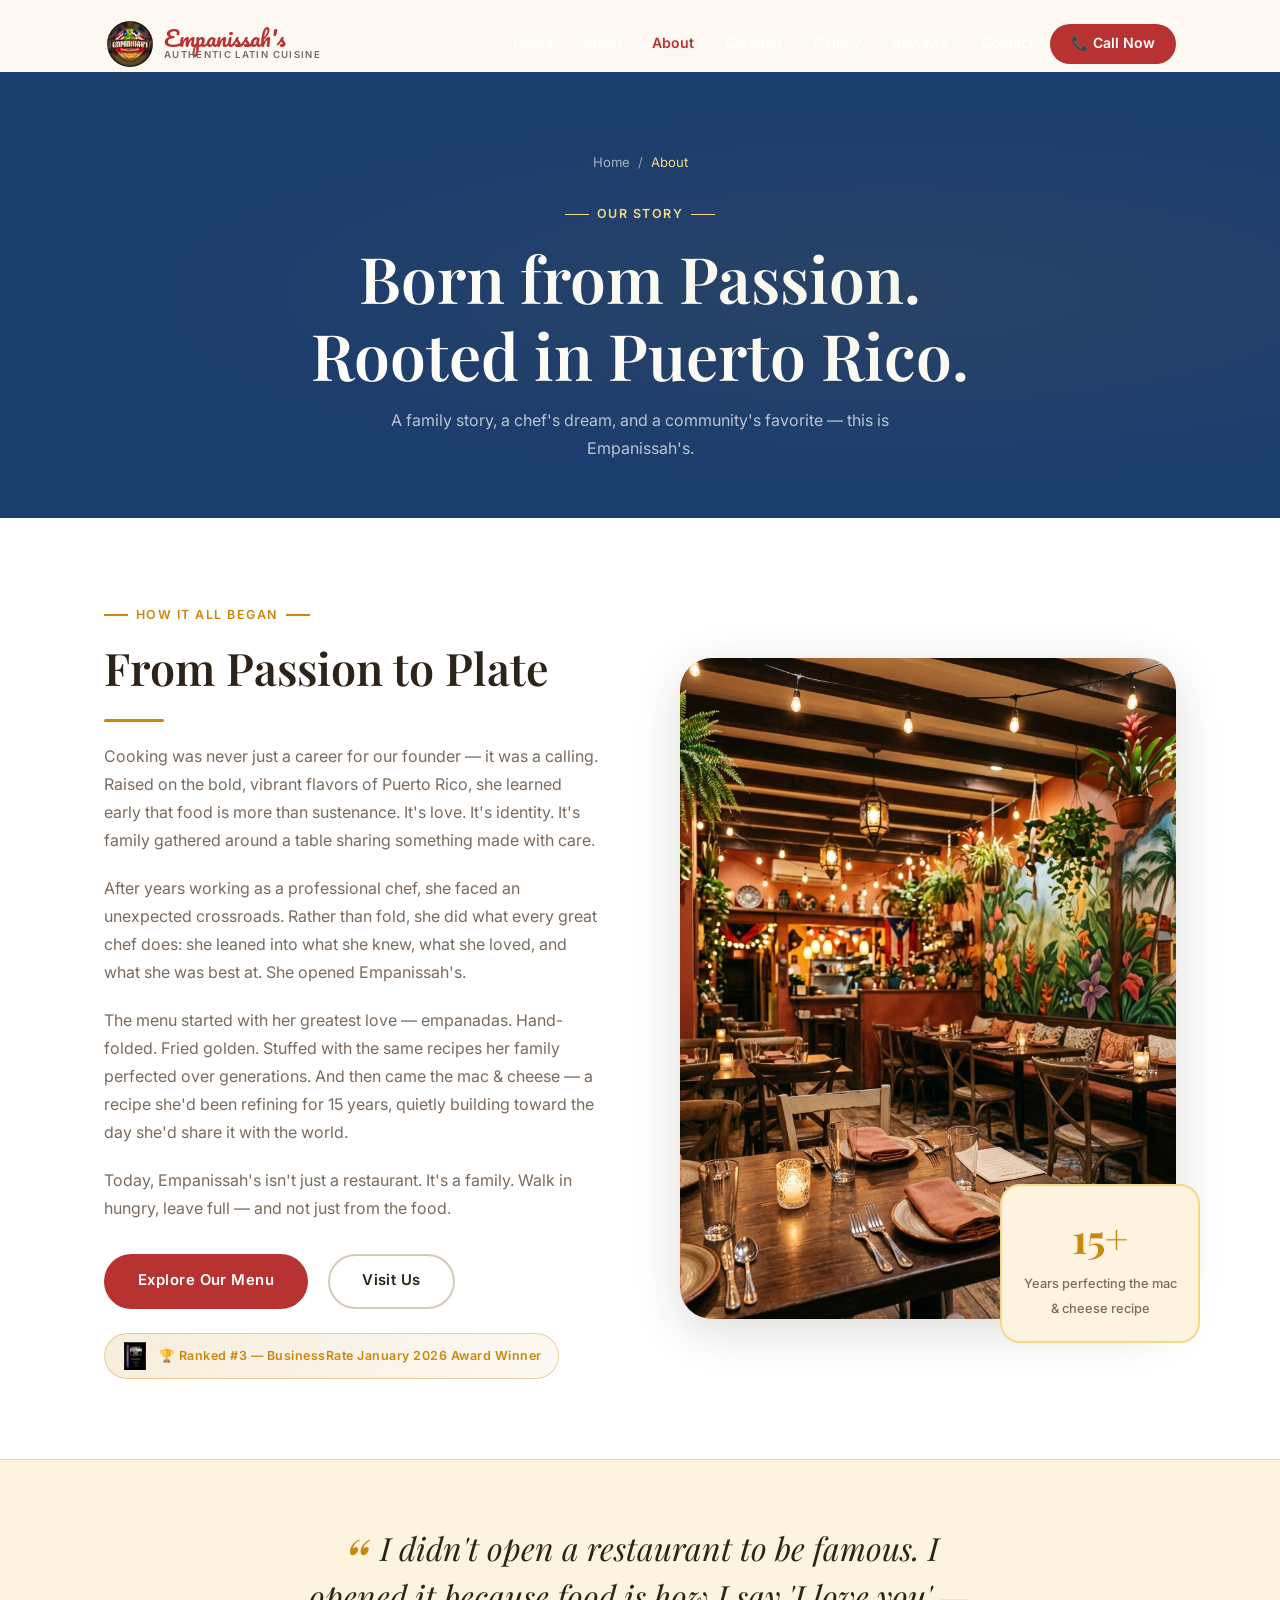
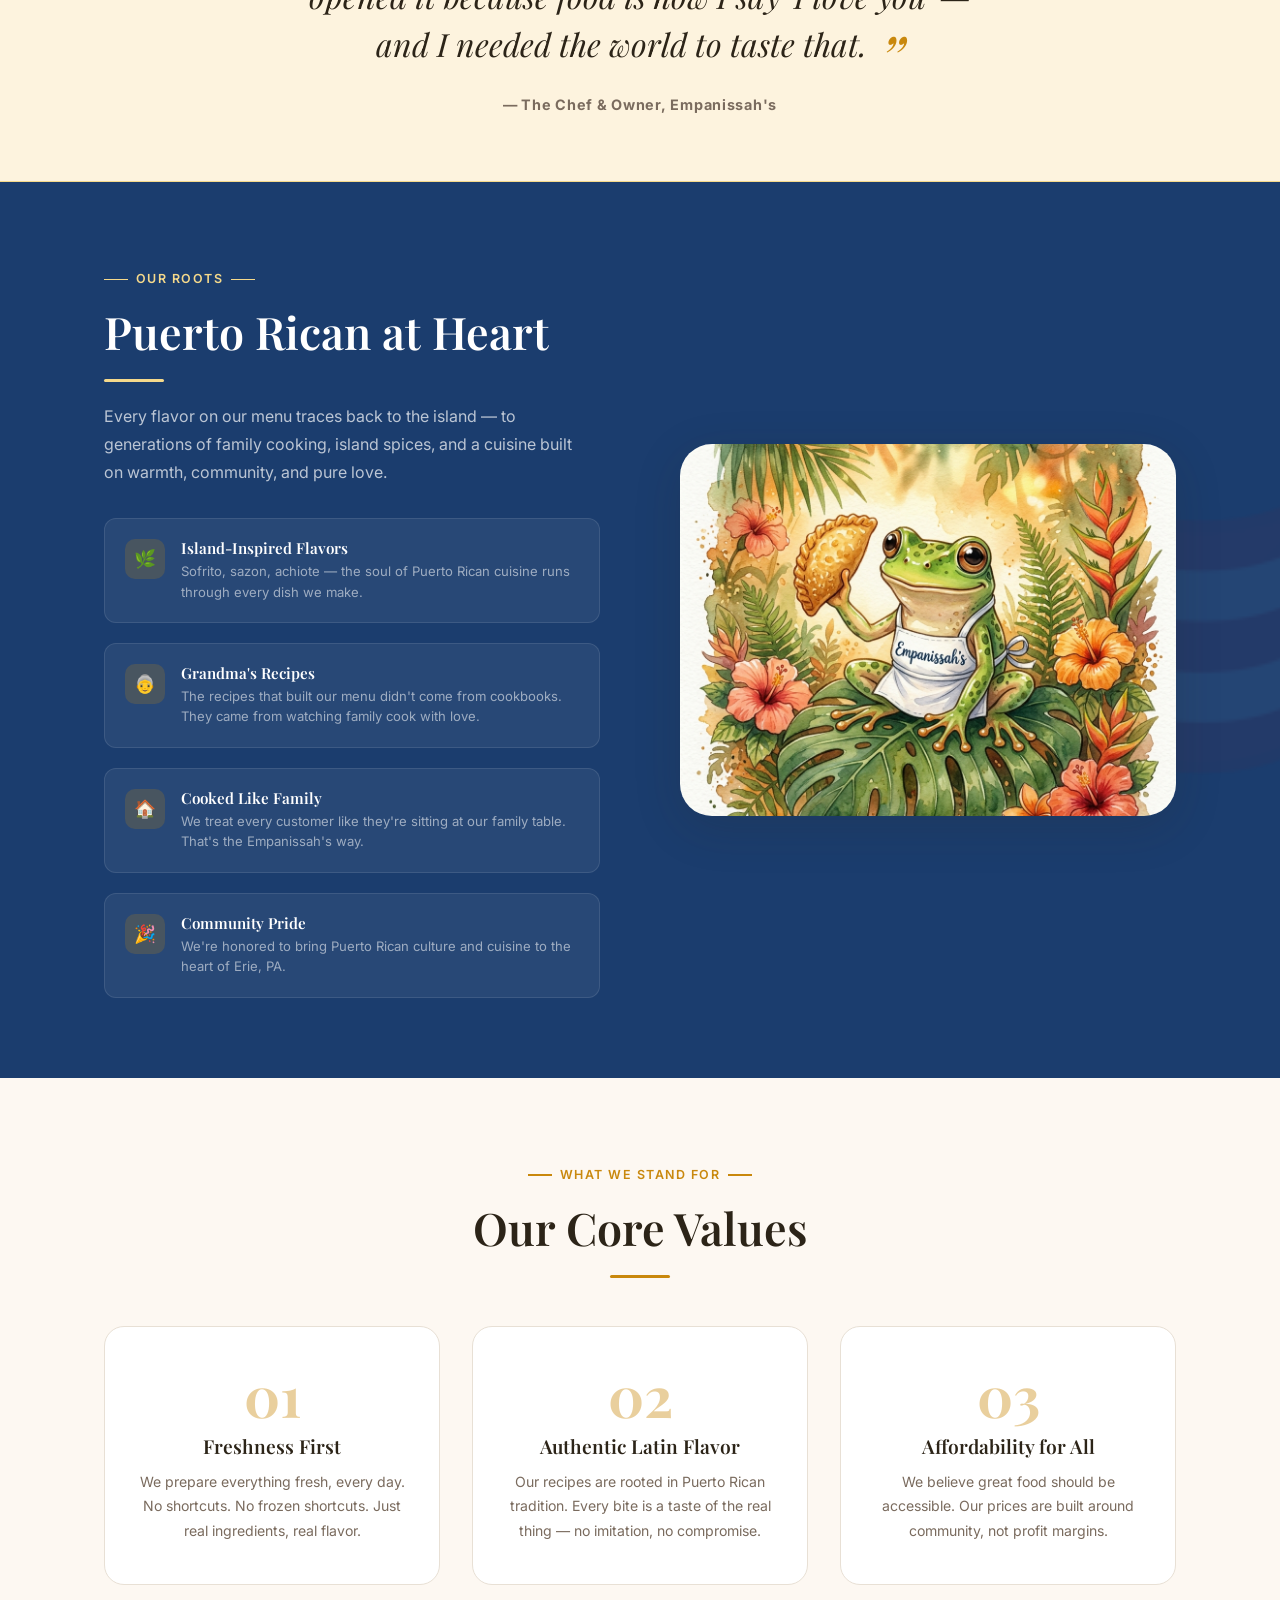
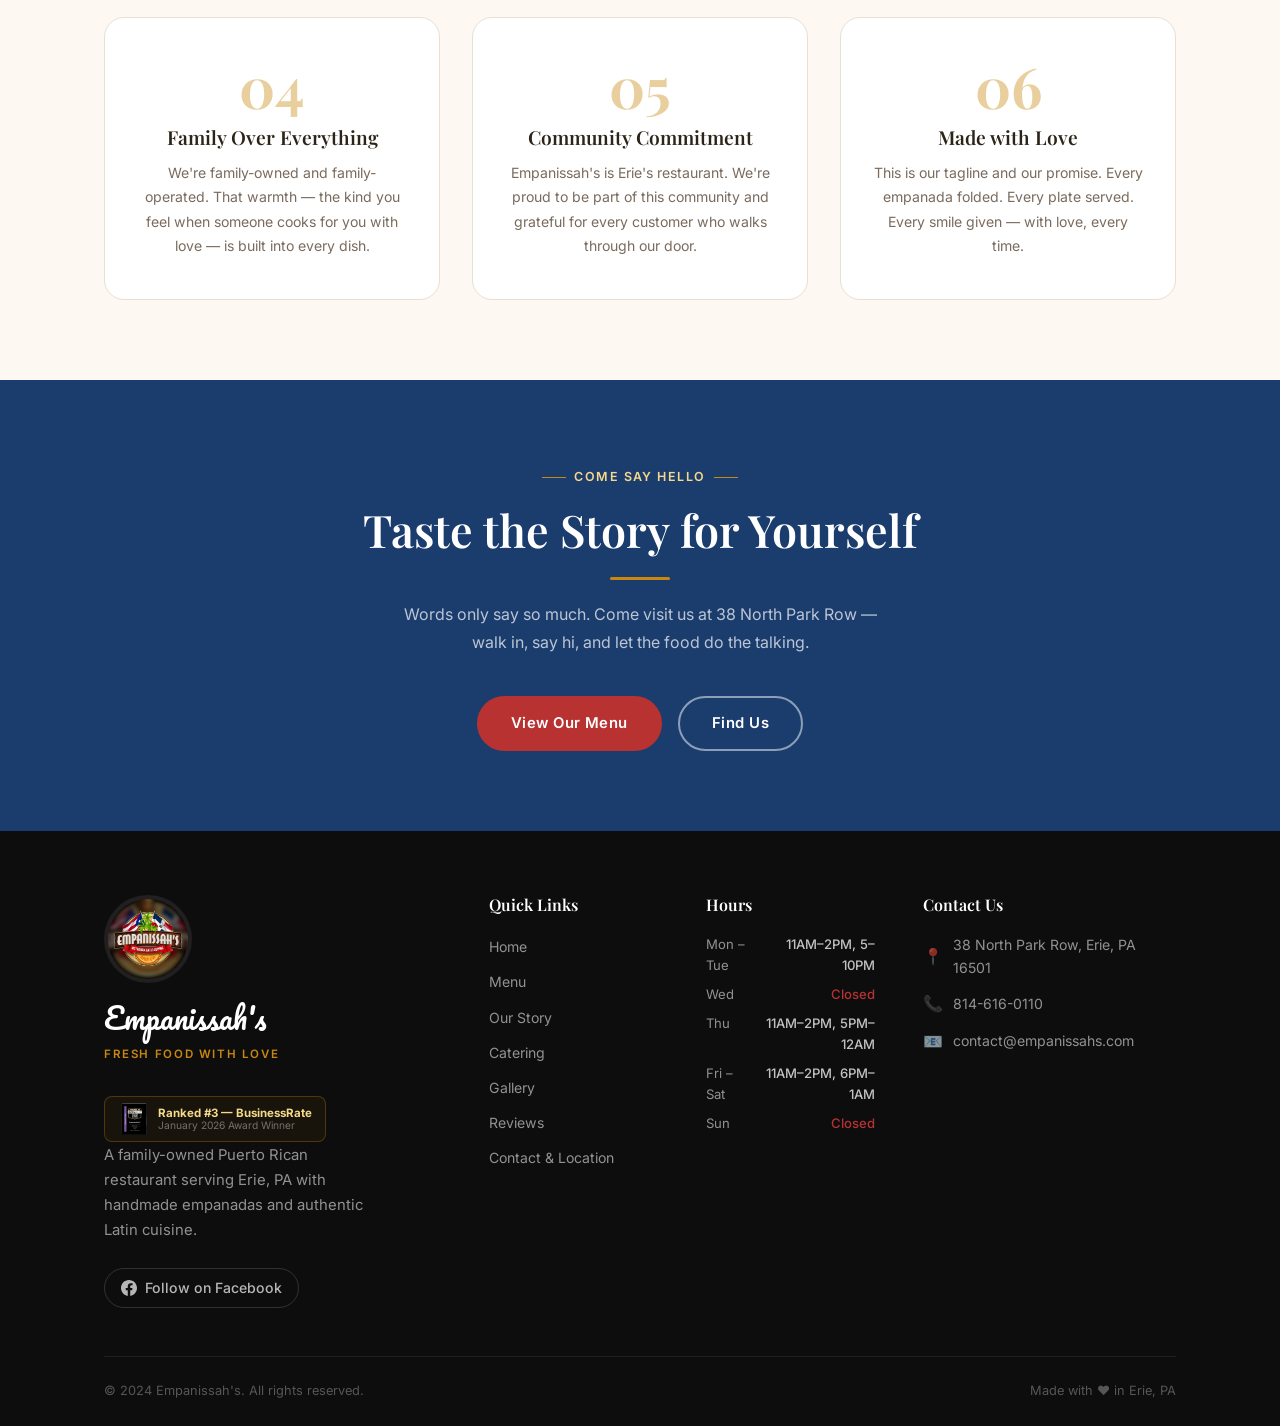
==== about.html @ 35791d21 "Initial commit — Empanissah's website" ====
<!DOCTYPE html>
<html lang="en">
<head>
  <meta charset="UTF-8">
  <meta name="viewport" content="width=device-width, initial-scale=1.0">
  <title>Our Story — Empanissah's | Family-Owned Puerto Rican Restaurant</title>
  <meta name="description" content="Learn the story behind Empanissah's — a family-owned Puerto Rican restaurant born from passion, built on tradition, and rooted in authentic Latin flavor in Erie, PA.">
  <link rel="stylesheet" href="css/main.css">
  <link rel="stylesheet" href="css/nav.css">
  <link rel="stylesheet" href="css/about.css">
</head>
<body class="about-page">

<nav class="site-nav scrolled" id="site-nav">
  <div class="nav-inner">
    <a href="index.html" class="nav-logo">
      <img src="assets/images/Logo.jpg" alt="Empanissah's Logo" class="nav-logo-img">
      <div class="nav-logo-text">
        <span class="logo-name" style="color:var(--red);">Empanissah's</span>
        <span class="logo-tag" style="color:var(--text-muted);">Authentic Latin Cuisine</span>
      </div>
    </a>
    <div class="nav-links">
      <a href="index.html">Home</a>
      <a href="menu.html">Menu</a>
      <a href="about.html" class="active">About</a>
      <a href="catering.html">Catering</a>
      <a href="gallery.html">Gallery</a>
      <a href="reviews.html">Reviews</a>
      <a href="contact.html">Contact</a>
      <a href="tel:8146160110" class="nav-cta">📞 Call Now</a>
    </div>
    <button class="nav-hamburger" id="hamburger" aria-label="Toggle menu"><span></span><span></span><span></span></button>
  </div>
  <div class="nav-mobile" id="nav-mobile">
    <div class="nav-mobile-inner">
      <a href="index.html">Home</a>
      <a href="menu.html">Menu</a>
      <a href="about.html" class="active">About</a>
      <a href="catering.html">Catering</a>
      <a href="gallery.html">Gallery</a>
      <a href="reviews.html">Reviews</a>
      <a href="contact.html">Contact &amp; Location</a>
      <a href="tel:8146160110" class="nav-mobile-cta">📞 Call Now — 814-616-0110</a>
    </div>
  </div>
</nav>

<div style="padding-top:72px;"></div>

<!-- Page Hero -->
<section class="page-hero">
  <div class="container">
    <nav class="breadcrumb"><a href="index.html">Home</a> / <span>About</span></nav>
    <div class="section-eyebrow" style="justify-content:center;">Our Story</div>
    <h1>Born from Passion.<br>Rooted in Puerto Rico.</h1>
    <p>A family story, a chef's dream, and a community's favorite — this is Empanissah's.</p>
  </div>
</section>

<!-- Chef Story -->
<section class="about-story">
  <div class="container">
    <div class="about-story-text">
      <div class="section-eyebrow reveal">How It All Began</div>
      <h2 class="reveal">From Passion to Plate</h2>
      <div class="divider divider-left reveal"></div>
      <p class="reveal">
        Cooking was never just a career for our founder — it was a calling. Raised on the bold, vibrant flavors of Puerto Rico, she learned early that food is more than sustenance. It's love. It's identity. It's family gathered around a table sharing something made with care.
      </p>
      <p class="reveal">
        After years working as a professional chef, she faced an unexpected crossroads. Rather than fold, she did what every great chef does: she leaned into what she knew, what she loved, and what she was best at. She opened Empanissah's.
      </p>
      <p class="reveal">
        The menu started with her greatest love — empanadas. Hand-folded. Fried golden. Stuffed with the same recipes her family perfected over generations. And then came the mac & cheese — a recipe she'd been refining for 15 years, quietly building toward the day she'd share it with the world.
      </p>
      <p class="reveal">
        Today, Empanissah's isn't just a restaurant. It's a family. Walk in hungry, leave full — and not just from the food.
      </p>
      <div style="margin-top:2rem;" class="reveal">
        <a href="menu.html" class="btn btn-primary">Explore Our Menu</a>
        <a href="contact.html" class="btn btn-outline-dark" style="margin-left:1rem;">Visit Us</a>
      </div>
      <div style="margin-top:1.5rem;" class="reveal">
        <div class="award-badge-inline">
          <img src="assets/images/Award.jpg" alt="BusinessRate Award 2026">
          🏆 Ranked #3 — BusinessRate January 2026 Award Winner
        </div>
      </div>
    </div>
    <div class="about-story-image reveal">
      <img src="assets/images/restaurant_interior.png" alt="Inside Empanissah's warm dining room">
      <div class="about-story-accent">
        <span class="number">15+</span>
        <span class="label">Years perfecting the mac &amp; cheese recipe</span>
      </div>
    </div>
  </div>
</section>

<!-- Chef Quote -->
<div class="chef-statement">
  <div class="container">
    <p class="chef-quote reveal">
      I didn't open a restaurant to be famous. I opened it because food is how I say 'I love you' — and I needed the world to taste that.
    </p>
    <p class="chef-attribution reveal">— The Chef &amp; Owner, Empanissah's</p>
  </div>
</div>

<!-- Puerto Rican Heritage -->
<section class="heritage-section">
  <div class="container">
    <div>
      <div class="section-eyebrow reveal">Our Roots</div>
      <h2 class="reveal">Puerto Rican at Heart</h2>
      <div class="divider divider-left reveal" style="background:var(--gold-light);"></div>
      <p class="reveal" style="max-width:480px;">Every flavor on our menu traces back to the island — to generations of family cooking, island spices, and a cuisine built on warmth, community, and pure love.</p>
      <div class="heritage-pillars">
        <div class="heritage-pillar reveal">
          <div class="heritage-pillar-icon">🌿</div>
          <div>
            <h4>Island-Inspired Flavors</h4>
            <p>Sofrito, sazon, achiote — the soul of Puerto Rican cuisine runs through every dish we make.</p>
          </div>
        </div>
        <div class="heritage-pillar reveal reveal-delay-1">
          <div class="heritage-pillar-icon">👵</div>
          <div>
            <h4>Grandma's Recipes</h4>
            <p>The recipes that built our menu didn't come from cookbooks. They came from watching family cook with love.</p>
          </div>
        </div>
        <div class="heritage-pillar reveal reveal-delay-2">
          <div class="heritage-pillar-icon">🏠</div>
          <div>
            <h4>Cooked Like Family</h4>
            <p>We treat every customer like they're sitting at our family table. That's the Empanissah's way.</p>
          </div>
        </div>
        <div class="heritage-pillar reveal reveal-delay-3">
          <div class="heritage-pillar-icon">🎉</div>
          <div>
            <h4>Community Pride</h4>
            <p>We're honored to bring Puerto Rican culture and cuisine to the heart of Erie, PA.</p>
          </div>
        </div>
      </div>
    </div>
    <div class="heritage-image reveal">
      <img src="assets/images/mural_frog.png" alt="Empanissah's tropical frog illustration — our Puerto Rican spirit">
    </div>
  </div>
</section>

<!-- Values -->
<section class="values-section">
  <div class="container text-center">
    <div class="section-eyebrow reveal" style="justify-content:center;">What We Stand For</div>
    <h2 class="reveal">Our Core Values</h2>
    <div class="divider reveal"></div>
    <div class="values-grid">
      <div class="value-card reveal">
        <div class="value-number">01</div>
        <h3>Freshness First</h3>
        <p>We prepare everything fresh, every day. No shortcuts. No frozen shortcuts. Just real ingredients, real flavor.</p>
      </div>
      <div class="value-card reveal reveal-delay-1">
        <div class="value-number">02</div>
        <h3>Authentic Latin Flavor</h3>
        <p>Our recipes are rooted in Puerto Rican tradition. Every bite is a taste of the real thing — no imitation, no compromise.</p>
      </div>
      <div class="value-card reveal reveal-delay-2">
        <div class="value-number">03</div>
        <h3>Affordability for All</h3>
        <p>We believe great food should be accessible. Our prices are built around community, not profit margins.</p>
      </div>
      <div class="value-card reveal">
        <div class="value-number">04</div>
        <h3>Family Over Everything</h3>
        <p>We're family-owned and family-operated. That warmth — the kind you feel when someone cooks for you with love — is built into every dish.</p>
      </div>
      <div class="value-card reveal reveal-delay-1">
        <div class="value-number">05</div>
        <h3>Community Commitment</h3>
        <p>Empanissah's is Erie's restaurant. We're proud to be part of this community and grateful for every customer who walks through our door.</p>
      </div>
      <div class="value-card reveal reveal-delay-2">
        <div class="value-number">06</div>
        <h3>Made with Love</h3>
        <p>This is our tagline and our promise. Every empanada folded. Every plate served. Every smile given — with love, every time.</p>
      </div>
    </div>
  </div>
</section>

<!-- CTA -->
<section class="section" style="background:var(--navy);text-align:center;">
  <div class="container">
    <div class="section-eyebrow reveal" style="justify-content:center;color:var(--gold-light);">Come Say Hello</div>
    <h2 style="color:var(--white);" class="reveal">Taste the Story for Yourself</h2>
    <div class="divider reveal"></div>
    <p style="color:rgba(255,255,255,0.7);max-width:500px;margin:0 auto 2.5rem;" class="reveal">Words only say so much. Come visit us at 38 North Park Row — walk in, say hi, and let the food do the talking.</p>
    <div style="display:flex;gap:1rem;justify-content:center;flex-wrap:wrap;" class="reveal">
      <a href="menu.html" class="btn btn-primary">View Our Menu</a>
      <a href="contact.html" class="btn btn-secondary">Find Us</a>
    </div>
  </div>
</section>

<!-- Footer -->
<footer class="site-footer">
  <div class="container">
    <div class="footer-grid">
      <div class="footer-brand">
        <img src="assets/images/Logo.jpg" alt="Empanissah's Logo" style="width:88px;height:88px;object-fit:contain;border-radius:50%;background:rgba(255,255,255,0.08);padding:4px;margin-bottom:0.75rem;display:block;">
        <span class="logo-name">Empanissah's</span>
        <span class="logo-tag">Fresh food with love</span>
        <div class="footer-award">
          <img src="assets/images/Award.jpg" alt="BusinessRate Award">
          <div class="footer-award-text">
            <strong>Ranked #3 — BusinessRate</strong>
            <span>January 2026 Award Winner</span>
          </div>
        </div>
        <p>A family-owned Puerto Rican restaurant serving Erie, PA with handmade empanadas and authentic Latin cuisine.</p>
        <div class="footer-social">
          <a href="https://www.facebook.com/people/Empanissahs/61561961867814/" target="_blank" rel="noopener">
            <svg width="16" height="16" viewBox="0 0 24 24" fill="currentColor"><path d="M24 12.073c0-6.627-5.373-12-12-12s-12 5.373-12 12c0 5.99 4.388 10.954 10.125 11.854v-8.385H7.078v-3.47h3.047V9.43c0-3.007 1.792-4.669 4.533-4.669 1.312 0 2.686.235 2.686.235v2.953H15.83c-1.491 0-1.956.925-1.956 1.874v2.25h3.328l-.532 3.47h-2.796v8.385C19.612 23.027 24 18.062 24 12.073z"/></svg>
            Follow on Facebook
          </a>
        </div>
      </div>
      <div class="footer-col">
        <h4>Quick Links</h4>
        <ul>
          <li><a href="index.html">Home</a></li>
          <li><a href="menu.html">Menu</a></li>
          <li><a href="about.html">Our Story</a></li>
          <li><a href="catering.html">Catering</a></li>
          <li><a href="gallery.html">Gallery</a></li>
          <li><a href="reviews.html">Reviews</a></li>
          <li><a href="contact.html">Contact &amp; Location</a></li>
        </ul>
      </div>
      <div class="footer-col">
        <h4>Hours</h4>
        <div class="footer-hours">
          <div class="hour-row"><span class="day">Mon – Tue</span><span class="time">11AM–2PM, 5–10PM</span></div>
          <div class="hour-row"><span class="day">Wed</span><span class="time closed">Closed</span></div>
          <div class="hour-row"><span class="day">Thu</span><span class="time">11AM–2PM, 5PM–12AM</span></div>
          <div class="hour-row"><span class="day">Fri – Sat</span><span class="time">11AM–2PM, 6PM–1AM</span></div>
          <div class="hour-row"><span class="day">Sun</span><span class="time closed">Closed</span></div>
        </div>
      </div>
      <div class="footer-col">
        <h4>Contact Us</h4>
        <div class="footer-contact">
          <a href="https://maps.google.com/?q=38+North+Park+Row,+Erie,+PA+16501" target="_blank"><span class="icon">📍</span> 38 North Park Row, Erie, PA 16501</a>
          <a href="tel:8146160110"><span class="icon">📞</span> 814-616-0110</a>
          <a href="mailto:contact@empanissahs.com"><span class="icon">📧</span> contact@empanissahs.com</a>
        </div>
      </div>
    </div>
    <div class="footer-bottom">
      <span>© 2024 Empanissah's. All rights reserved.</span>
      <span>Made with ❤️ in Erie, PA</span>
    </div>
  </div>
</footer>

<script src="js/main.js"></script>
</body>
</html>
---- css/main.css ----
/* ============================================================
   EMPANISSAH'S — GLOBAL DESIGN SYSTEM
   ============================================================ */

@import url('https://fonts.googleapis.com/css2?family=Playfair+Display:ital,wght@0,400;0,500;0,600;0,700;1,400;1,500&family=Inter:wght@300;400;500;600;700&family=Pacifico&display=swap');

/* ─── CSS Custom Properties ─── */
:root {
  /* Colors */
  --cream:        #FDF8F2;
  --cream-dark:   #F5EFE4;
  --white:        #FFFFFF;
  --red:          #B83232;
  --red-hover:    #9E1F1F;
  --red-soft:     #F5E8E8;
  --navy:         #1B3D6E;
  --navy-dark:    #122B52;
  --navy-soft:    #EBF0F7;
  --gold:         #C9880D;
  --gold-light:   #F5D98B;
  --gold-soft:    #FDF3DE;
  --black:        #0D0D0D;
  --text:         #2C2418;
  --text-muted:   #7A6B5E;
  --text-light:   #A89B8E;
  --border:       #E8E0D5;
  --border-dark:  #D4C9BB;

  /* Typography */
  --font-heading: 'Playfair Display', Georgia, serif;
  --font-body:    'Inter', system-ui, sans-serif;
  --font-brand:   'Pacifico', cursive;

  /* Spacing */
  --section-py:   5rem;
  --section-px:   clamp(1.25rem, 5vw, 5rem);
  --container:    1200px;
  --radius:       12px;
  --radius-lg:    20px;
  --radius-xl:    32px;

  /* Shadows */
  --shadow-sm:    0 2px 8px rgba(44, 36, 24, 0.08);
  --shadow:       0 4px 24px rgba(44, 36, 24, 0.12);
  --shadow-lg:    0 12px 48px rgba(44, 36, 24, 0.16);
  --shadow-hover: 0 20px 60px rgba(44, 36, 24, 0.20);

  /* Transitions */
  --transition:   0.25s ease;
  --transition-slow: 0.45s ease;
}

/* ─── Reset ─── */
*, *::before, *::after { box-sizing: border-box; margin: 0; padding: 0; }
html { scroll-behavior: smooth; font-size: 16px; }
body {
  font-family: var(--font-body);
  background: var(--cream);
  color: var(--text);
  line-height: 1.6;
  overflow-x: hidden;
  -webkit-font-smoothing: antialiased;
}
img { display: block; max-width: 100%; height: auto; }
a { text-decoration: none; color: inherit; }
ul { list-style: none; }
button { cursor: pointer; border: none; background: none; font-family: inherit; }
input, textarea, select { font-family: inherit; }

/* ─── Typography Scale ─── */
h1, h2, h3, h4, h5 {
  font-family: var(--font-heading);
  color: var(--text);
  line-height: 1.2;
  font-weight: 600;
}
h1 { font-size: clamp(2.4rem, 5vw, 4rem); }
h2 { font-size: clamp(1.8rem, 3.5vw, 2.8rem); }
h3 { font-size: clamp(1.3rem, 2.5vw, 1.8rem); }
h4 { font-size: 1.2rem; }
p { font-size: 1rem; line-height: 1.75; color: var(--text-muted); }

/* ─── Layout Utilities ─── */
.container {
  max-width: var(--container);
  margin: 0 auto;
  padding: 0 var(--section-px);
}
.section { padding: var(--section-py) 0; }
.section--cream { background: var(--cream); }
.section--white { background: var(--white); }
.section--navy { background: var(--navy); color: var(--white); }
.section--dark { background: #0D0D0D; color: var(--white); }
.section--gold-soft { background: var(--gold-soft); }
.section--red-soft { background: var(--red-soft); }

.grid-2 { display: grid; grid-template-columns: repeat(2, 1fr); gap: 2rem; }
.grid-3 { display: grid; grid-template-columns: repeat(3, 1fr); gap: 2rem; }
.grid-4 { display: grid; grid-template-columns: repeat(4, 1fr); gap: 1.5rem; }
.flex-center { display: flex; align-items: center; justify-content: center; }
.flex-between { display: flex; align-items: center; justify-content: space-between; }
.text-center { text-align: center; }

/* ─── Section Labels / Eyebrows ─── */
.section-eyebrow {
  display: inline-flex;
  align-items: center;
  gap: 0.5rem;
  font-family: var(--font-body);
  font-size: 0.78rem;
  font-weight: 600;
  letter-spacing: 0.12em;
  text-transform: uppercase;
  color: var(--gold);
  margin-bottom: 1rem;
}
.section-eyebrow::before,
.section-eyebrow::after {
  content: '';
  display: inline-block;
  width: 24px;
  height: 1.5px;
  background: var(--gold);
}

/* ─── Buttons ─── */
.btn {
  display: inline-flex;
  align-items: center;
  gap: 0.5rem;
  padding: 0.85rem 2rem;
  border-radius: 100px;
  font-weight: 600;
  font-size: 0.93rem;
  letter-spacing: 0.03em;
  transition: all var(--transition);
  cursor: pointer;
  border: 2px solid transparent;
  white-space: nowrap;
}
.btn-primary {
  background: var(--red);
  color: var(--white);
  border-color: var(--red);
}
.btn-primary:hover {
  background: var(--red-hover);
  border-color: var(--red-hover);
  transform: translateY(-2px);
  box-shadow: 0 8px 24px rgba(184, 50, 50, 0.35);
}
.btn-secondary {
  background: transparent;
  color: var(--white);
  border-color: rgba(255,255,255,0.5);
}
.btn-secondary:hover {
  background: rgba(255,255,255,0.1);
  border-color: var(--white);
  transform: translateY(-2px);
}
.btn-navy {
  background: var(--navy);
  color: var(--white);
  border-color: var(--navy);
}
.btn-navy:hover {
  background: var(--navy-dark);
  border-color: var(--navy-dark);
  transform: translateY(-2px);
  box-shadow: 0 8px 24px rgba(27, 61, 110, 0.35);
}
.btn-outline-dark {
  background: transparent;
  color: var(--text);
  border-color: var(--border-dark);
}
.btn-outline-dark:hover {
  border-color: var(--red);
  color: var(--red);
  transform: translateY(-2px);
}
.btn-gold {
  background: var(--gold);
  color: var(--white);
  border-color: var(--gold);
}
.btn-gold:hover {
  background: #b37700;
  transform: translateY(-2px);
  box-shadow: 0 8px 24px rgba(201, 136, 13, 0.35);
}

/* ─── Card Base ─── */
.card {
  background: var(--white);
  border-radius: var(--radius-lg);
  overflow: hidden;
  box-shadow: var(--shadow-sm);
  transition: all var(--transition);
  border: 1px solid var(--border);
}
.card:hover {
  box-shadow: var(--shadow-hover);
  transform: translateY(-4px);
}

/* ─── Badge ─── */
.badge {
  display: inline-flex;
  align-items: center;
  padding: 0.3rem 0.8rem;
  border-radius: 100px;
  font-size: 0.72rem;
  font-weight: 700;
  letter-spacing: 0.06em;
  text-transform: uppercase;
}
.badge-red { background: var(--red); color: var(--white); }
.badge-gold { background: var(--gold-light); color: #7A5200; }
.badge-navy { background: var(--navy-soft); color: var(--navy); }

/* ─── Dividers ─── */
.divider {
  width: 60px;
  height: 3px;
  background: var(--gold);
  border-radius: 2px;
  margin: 1.25rem auto;
}
.divider-left { margin: 1.25rem 0; }

/* ─── Star Rating ─── */
.stars { color: var(--gold); font-size: 1rem; letter-spacing: 0.1em; }

/* ─── Animations ─── */
@keyframes fadeInUp {
  from { opacity: 0; transform: translateY(28px); }
  to   { opacity: 1; transform: translateY(0); }
}
@keyframes fadeIn {
  from { opacity: 0; }
  to   { opacity: 1; }
}
@keyframes floatY {
  0%, 100% { transform: translateY(0); }
  50%       { transform: translateY(-10px); }
}

.fade-in-up { animation: fadeInUp 0.7s ease forwards; }
.fade-in    { animation: fadeIn 0.7s ease forwards; }

/* Intersection Observer reveal class */
.reveal {
  opacity: 0;
  transform: translateY(28px);
  transition: opacity 0.7s ease, transform 0.7s ease;
}
.reveal.visible {
  opacity: 1;
  transform: translateY(0);
}
.reveal-delay-1 { transition-delay: 0.1s; }
.reveal-delay-2 { transition-delay: 0.2s; }
.reveal-delay-3 { transition-delay: 0.3s; }
.reveal-delay-4 { transition-delay: 0.4s; }

/* ─── Page Hero Banner (inner pages) ─── */
.page-hero {
  background: var(--navy);
  padding: 5rem 0 3.5rem;
  text-align: center;
  position: relative;
  overflow: hidden;
}
.page-hero::before {
  content: '';
  position: absolute;
  inset: 0;
  background: radial-gradient(ellipse at 70% 50%, rgba(201,136,13,0.08) 0%, transparent 60%);
  pointer-events: none;
}
.page-hero h1 { color: var(--white); }
.page-hero .section-eyebrow { color: var(--gold-light); }
.page-hero .section-eyebrow::before,
.page-hero .section-eyebrow::after { background: var(--gold-light); }
.page-hero p { color: rgba(255,255,255,0.7); max-width: 600px; margin: 0.75rem auto 0; }

/* ─── Breadcrumb ─── */
.breadcrumb {
  display: flex;
  align-items: center;
  gap: 0.5rem;
  font-size: 0.82rem;
  color: rgba(255,255,255,0.5);
  justify-content: center;
  margin-bottom: 1.5rem;
}
.breadcrumb a { color: rgba(255,255,255,0.6); transition: color var(--transition); }
.breadcrumb a:hover { color: var(--white); }
.breadcrumb span { color: var(--gold-light); }

/* ─── Responsive ─── */
@media (max-width: 1024px) {
  .grid-4 { grid-template-columns: repeat(2, 1fr); }
}
@media (max-width: 768px) {
  :root { --section-py: 3.5rem; }
  .grid-2, .grid-3, .grid-4 { grid-template-columns: 1fr; }
}
@media (max-width: 480px) {
  :root { --section-py: 2.5rem; }
  .btn { padding: 0.75rem 1.5rem; font-size: 0.88rem; }
}

/* ─── Award Section ─── */
@keyframes shimmer {
  0%   { background-position: -200% center; }
  100% { background-position:  200% center; }
}
@keyframes awardFloat {
  0%, 100% { transform: translateY(0) rotate(-1deg); }
  50%       { transform: translateY(-12px) rotate(1deg); }
}
@keyframes goldPulse {
  0%, 100% { box-shadow: 0 0 0 0 rgba(201,136,13,0); }
  50%       { box-shadow: 0 0 40px 10px rgba(201,136,13,0.2); }
}
@keyframes starSpin {
  from { transform: rotate(0deg); }
  to   { transform: rotate(360deg); }
}

.award-section {
  position: relative;
  background: #080808;
  padding: 6rem 0;
  overflow: hidden;
}
.award-section::before {
  content: '';
  position: absolute;
  inset: 0;
  background:
    radial-gradient(ellipse at 20% 50%, rgba(201,136,13,0.12) 0%, transparent 50%),
    radial-gradient(ellipse at 80% 50%, rgba(184,50,50,0.08) 0%, transparent 50%);
  pointer-events: none;
}
.award-section::after {
  content: '';
  position: absolute;
  top: 0; left: 0; right: 0;
  height: 1px;
  background: linear-gradient(90deg, transparent, var(--gold), transparent);
}

/* Ambient dot particles */
.award-particles {
  position: absolute;
  inset: 0;
  pointer-events: none;
  overflow: hidden;
}
.award-particles span {
  position: absolute;
  width: 3px;
  height: 3px;
  border-radius: 50%;
  background: var(--gold-light);
  opacity: 0;
  animation: particleFade 4s ease-in-out infinite;
}
@keyframes particleFade {
  0%, 100% { opacity: 0; transform: translateY(0); }
  50%       { opacity: 0.6; transform: translateY(-30px); }
}
.award-particles span:nth-child(1)  { left: 10%; top: 60%; animation-delay: 0s;    width:2px; height:2px; }
.award-particles span:nth-child(2)  { left: 25%; top: 40%; animation-delay: 0.6s; }
.award-particles span:nth-child(3)  { left: 40%; top: 75%; animation-delay: 1.2s;  width:2px; height:2px; }
.award-particles span:nth-child(4)  { left: 60%; top: 30%; animation-delay: 0.3s; }
.award-particles span:nth-child(5)  { left: 75%; top: 65%; animation-delay: 0.9s;  width:4px; height:4px; }
.award-particles span:nth-child(6)  { left: 88%; top: 45%; animation-delay: 1.5s;  width:2px; height:2px; }
.award-particles span:nth-child(7)  { left: 55%; top: 80%; animation-delay: 2.1s; }
.award-particles span:nth-child(8)  { left: 18%; top: 25%; animation-delay: 1.8s;  width:2px; height:2px; }

.award-inner {
  position: relative;
  z-index: 1;
  display: grid;
  grid-template-columns: 1fr 1fr;
  gap: 5rem;
  align-items: center;
  max-width: var(--container);
  margin: 0 auto;
  padding: 0 var(--section-px);
}

/* Left: Text content */
.award-content {}
.award-eyebrow {
  display: inline-flex;
  align-items: center;
  gap: 0.5rem;
  font-size: 0.72rem;
  font-weight: 700;
  letter-spacing: 0.18em;
  text-transform: uppercase;
  color: var(--gold);
  margin-bottom: 1.25rem;
}
.award-eyebrow::before,
.award-eyebrow::after {
  content: '';
  display: inline-block;
  width: 20px;
  height: 1px;
  background: var(--gold);
}
.award-headline {
  font-family: var(--font-heading);
  font-size: clamp(2rem, 4vw, 3.2rem);
  font-weight: 700;
  color: var(--white);
  line-height: 1.15;
  margin-bottom: 1.5rem;
}
.award-headline em {
  font-style: normal;
  background: linear-gradient(135deg, #F5D98B, #C9880D, #F5D98B);
  background-size: 200% auto;
  -webkit-background-clip: text;
  -webkit-text-fill-color: transparent;
  background-clip: text;
  animation: shimmer 3s linear infinite;
}
.award-desc {
  font-size: 1rem;
  line-height: 1.8;
  color: rgba(255,255,255,0.6);
  max-width: 480px;
  margin-bottom: 2.5rem;
}
.award-pills {
  display: flex;
  flex-wrap: wrap;
  gap: 0.75rem;
  margin-bottom: 2.5rem;
}
.award-pill {
  display: inline-flex;
  align-items: center;
  gap: 0.4rem;
  padding: 0.45rem 1rem;
  border-radius: 100px;
  font-size: 0.8rem;
  font-weight: 600;
  letter-spacing: 0.04em;
  border: 1px solid rgba(201,136,13,0.4);
  color: var(--gold-light);
  background: rgba(201,136,13,0.08);
}
.award-pill .dot {
  width: 6px;
  height: 6px;
  border-radius: 50%;
  background: var(--gold);
  flex-shrink: 0;
}

/* Right: Award plaque image */
.award-plaque-wrap {
  position: relative;
  display: flex;
  justify-content: center;
  align-items: center;
}
.award-plaque-glow {
  position: absolute;
  width: 320px;
  height: 320px;
  border-radius: 50%;
  background: radial-gradient(circle, rgba(201,136,13,0.25) 0%, transparent 70%);
  animation: goldPulse 3s ease-in-out infinite;
}
.award-plaque-img {
  position: relative;
  z-index: 1;
  width: 300px;
  border-radius: 16px;
  box-shadow:
    0 0 0 1px rgba(201,136,13,0.3),
    0 24px 80px rgba(0,0,0,0.8),
    0 0 60px rgba(201,136,13,0.15);
  animation: awardFloat 6s ease-in-out infinite;
  transition: transform 0.3s ease;
}
.award-plaque-img:hover {
  animation-play-state: paused;
  transform: scale(1.04) rotate(0deg) !important;
  box-shadow:
    0 0 0 2px rgba(201,136,13,0.6),
    0 32px 100px rgba(0,0,0,0.9),
    0 0 80px rgba(201,136,13,0.3);
}

/* Award badge (mini, for inline use) */
.award-badge-inline {
  display: inline-flex;
  align-items: center;
  gap: 0.6rem;
  padding: 0.5rem 1rem;
  background: linear-gradient(135deg, rgba(201,136,13,0.15), rgba(201,136,13,0.05));
  border: 1px solid rgba(201,136,13,0.35);
  border-radius: 100px;
  font-size: 0.78rem;
  font-weight: 600;
  color: #C9880D;
  letter-spacing: 0.04em;
}
.award-badge-inline img {
  width: 28px;
  height: 28px;
  object-fit: contain;
  border-radius: 4px;
}

/* Reviews page award banner */
.award-banner {
  background: linear-gradient(135deg, #0D0D0D 0%, #1a1200 50%, #0D0D0D 100%);
  border-top: 1px solid rgba(201,136,13,0.3);
  border-bottom: 1px solid rgba(201,136,13,0.3);
  padding: 2.5rem 0;
  position: relative;
  overflow: hidden;
}
.award-banner::before {
  content: '';
  position: absolute;
  inset: 0;
  background: radial-gradient(ellipse at 50% 50%, rgba(201,136,13,0.1) 0%, transparent 70%);
  pointer-events: none;
}
.award-banner-inner {
  position: relative;
  z-index: 1;
  display: flex;
  align-items: center;
  justify-content: center;
  gap: 2.5rem;
  flex-wrap: wrap;
}
.award-banner-img {
  width: 90px;
  border-radius: 10px;
  box-shadow: 0 8px 32px rgba(0,0,0,0.6), 0 0 20px rgba(201,136,13,0.2);
  flex-shrink: 0;
}
.award-banner-text {}
.award-banner-tag {
  font-size: 0.7rem;
  font-weight: 700;
  letter-spacing: 0.2em;
  text-transform: uppercase;
  color: var(--gold);
  margin-bottom: 0.35rem;
  display: block;
}
.award-banner-title {
  font-family: var(--font-heading);
  font-size: clamp(1.3rem, 2.5vw, 1.8rem);
  color: var(--white);
  line-height: 1.2;
  margin-bottom: 0.4rem;
}
.award-banner-title span {
  background: linear-gradient(135deg, #F5D98B, #C9880D);
  -webkit-background-clip: text;
  -webkit-text-fill-color: transparent;
  background-clip: text;
}
.award-banner-sub {
  font-size: 0.85rem;
  color: rgba(255,255,255,0.5);
}
.award-banner-divider {
  width: 1px;
  height: 60px;
  background: rgba(201,136,13,0.3);
  flex-shrink: 0;
}
.award-banner-stats {
  display: flex;
  gap: 2rem;
}
.award-stat {
  text-align: center;
}
.award-stat-num {
  font-family: var(--font-heading);
  font-size: 1.6rem;
  font-weight: 700;
  color: var(--gold-light);
  display: block;
  line-height: 1;
}
.award-stat-label {
  font-size: 0.72rem;
  color: rgba(255,255,255,0.45);
  letter-spacing: 0.08em;
  margin-top: 0.25rem;
  display: block;
}

/* Footer award badge */
.footer-award {
  display: inline-flex;
  align-items: center;
  gap: 0.5rem;
  margin-top: 1rem;
  padding: 0.4rem 0.8rem;
  border-radius: 8px;
  border: 1px solid rgba(201,136,13,0.3);
  background: rgba(201,136,13,0.06);
}
.footer-award img {
  width: 32px;
  height: 32px;
  object-fit: contain;
  border-radius: 4px;
}
.footer-award-text {
  display: flex;
  flex-direction: column;
  gap: 0.05rem;
}
.footer-award-text strong {
  font-size: 0.72rem;
  color: var(--gold-light);
  font-weight: 700;
  line-height: 1;
}
.footer-award-text span {
  font-size: 0.64rem;
  color: rgba(255,255,255,0.4);
  line-height: 1;
}

@media (max-width: 900px) {
  .award-inner {
    grid-template-columns: 1fr;
    gap: 3rem;
    text-align: center;
  }
  .award-eyebrow { justify-content: center; }
  .award-desc { margin: 0 auto 2rem; }
  .award-pills { justify-content: center; }
  .award-banner-divider { display: none; }
  .award-banner-inner { gap: 1.5rem; }
  .award-banner-stats { gap: 1.25rem; }
}
@media (max-width: 600px) {
  .award-plaque-img { width: 220px; }
  .award-plaque-glow { width: 220px; height: 220px; }
}
---- css/nav.css ----
/* ============================================================
   NAVIGATION — Sticky, Mobile-responsive
   ============================================================ */

.site-nav {
  position: fixed;
  top: 0;
  left: 0;
  right: 0;
  z-index: 1000;
  background: rgba(253, 248, 242, 0.0);
  backdrop-filter: blur(0px);
  transition: background 0.35s ease, box-shadow 0.35s ease, backdrop-filter 0.35s ease;
}
.site-nav.scrolled {
  background: rgba(253, 248, 242, 0.96);
  box-shadow: 0 2px 20px rgba(44, 36, 24, 0.10);
  backdrop-filter: blur(12px);
}
.site-nav.nav-dark {
  /* Transparent over hero dark overlays */
}

.nav-inner {
  display: flex;
  align-items: center;
  justify-content: space-between;
  padding: 1.1rem var(--section-px);
  max-width: var(--container);
  margin: 0 auto;
}

/* Logo */
.nav-logo {
  display: flex;
  align-items: center;
  gap: 0.5rem;
  line-height: 1;
}
.nav-logo-img {
  height: 52px;
  width: 52px;
  object-fit: contain;
  border-radius: 50%;
  background: rgba(255,255,255,0.12);
  padding: 3px;
  transition: all var(--transition);
  flex-shrink: 0;
}
.site-nav.scrolled .nav-logo-img {
  background: rgba(0,0,0,0.06);
}
.nav-logo-text {
  display: flex;
  flex-direction: column;
  gap: 0.05rem;
}
.nav-logo .logo-name {
  font-family: var(--font-brand);
  font-size: 1.4rem;
  color: var(--white);
  transition: color var(--transition);
  line-height: 1;
}
.site-nav.scrolled .nav-logo .logo-name { color: var(--red); }
.nav-logo .logo-tag {
  font-size: 0.6rem;
  font-weight: 600;
  letter-spacing: 0.14em;
  text-transform: uppercase;
  color: rgba(255,255,255,0.65);
  transition: color var(--transition);
}
.site-nav.scrolled .nav-logo .logo-tag { color: var(--text-muted); }

/* Nav Links */
.nav-links {
  display: flex;
  align-items: center;
  gap: 0.15rem;
}
.nav-links a {
  font-size: 0.88rem;
  font-weight: 500;
  color: rgba(255,255,255,0.88);
  padding: 0.5rem 0.9rem;
  border-radius: 8px;
  transition: all var(--transition);
  position: relative;
}
.site-nav.scrolled .nav-links a { color: var(--text); }
.nav-links a:hover {
  color: var(--red);
  background: var(--red-soft);
}
.nav-links a.active {
  color: var(--red);
  font-weight: 600;
}
.site-nav.scrolled .nav-links a:hover { background: var(--red-soft); }

/* Nav CTA */
.nav-cta {
  padding: 0.55rem 1.3rem !important;
  background: var(--red) !important;
  color: var(--white) !important;
  border-radius: 100px !important;
  font-weight: 600 !important;
}
.nav-cta:hover {
  background: var(--red-hover) !important;
  transform: translateY(-1px);
  box-shadow: 0 4px 16px rgba(184, 50, 50, 0.3);
}
.site-nav.scrolled .nav-cta { background: var(--red) !important; color: var(--white) !important; }

/* Hamburger */
.nav-hamburger {
  display: none;
  flex-direction: column;
  gap: 5px;
  padding: 0.5rem;
  cursor: pointer;
}
.nav-hamburger span {
  display: block;
  width: 24px;
  height: 2px;
  background: var(--white);
  border-radius: 2px;
  transition: all var(--transition);
}
.site-nav.scrolled .nav-hamburger span { background: var(--text); }
.nav-hamburger.open span:nth-child(1) { transform: translateY(7px) rotate(45deg); }
.nav-hamburger.open span:nth-child(2) { opacity: 0; }
.nav-hamburger.open span:nth-child(3) { transform: translateY(-7px) rotate(-45deg); }

/* Mobile Nav Drawer */
.nav-mobile {
  display: none;
  background: var(--white);
  border-top: 1px solid var(--border);
  box-shadow: var(--shadow-lg);
  max-height: 0;
  overflow: hidden;
  transition: max-height 0.5s cubic-bezier(0.4,0,0.2,1);
}
.nav-mobile.open {
  max-height: 600px;
}
.nav-mobile-inner {
  padding: 1.5rem var(--section-px) 2rem;
  display: flex;
  flex-direction: column;
  gap: 0.15rem;
}
.nav-mobile-inner a {
  display: block;
  padding: 0.85rem 1rem;
  font-size: 1rem;
  font-weight: 500;
  color: var(--text);
  border-radius: 10px;
  transition: all var(--transition);
}
.nav-mobile-inner a:hover {
  background: var(--red-soft);
  color: var(--red);
  padding-left: 1.4rem;
}
.nav-mobile-inner a.active { color: var(--red); font-weight: 600; }
.nav-mobile-cta {
  margin-top: 1rem;
  background: var(--red) !important;
  color: var(--white) !important;
  text-align: center;
  border-radius: 100px !important;
  font-weight: 600 !important;
}

@media (max-width: 900px) {
  .nav-links { display: none; }
  .nav-hamburger { display: flex; }
  .nav-mobile { display: block; }
}

/* ─── Footer ─── */
.site-footer {
  background: var(--black);
  color: rgba(255,255,255,0.7);
  padding: 4rem 0 0;
}
.footer-grid {
  display: grid;
  grid-template-columns: 2fr 1fr 1fr 1.5fr;
  gap: 3rem;
  padding-bottom: 3rem;
  border-bottom: 1px solid rgba(255,255,255,0.08);
}
.footer-brand .logo-name {
  font-family: var(--font-brand);
  font-size: 1.8rem;
  color: var(--white);
  display: block;
  margin-bottom: 0.25rem;
}
.footer-brand .logo-tag {
  font-size: 0.72rem;
  font-weight: 600;
  letter-spacing: 0.14em;
  text-transform: uppercase;
  color: var(--gold);
  display: block;
  margin-bottom: 1rem;
}
.footer-brand p {
  color: rgba(255,255,255,0.55);
  font-size: 0.93rem;
  line-height: 1.7;
  max-width: 280px;
  margin-bottom: 1.5rem;
}
.footer-social a {
  display: inline-flex;
  align-items: center;
  gap: 0.5rem;
  color: rgba(255,255,255,0.7);
  font-size: 0.88rem;
  font-weight: 500;
  padding: 0.5rem 1rem;
  border: 1px solid rgba(255,255,255,0.15);
  border-radius: 100px;
  transition: all var(--transition);
}
.footer-social a:hover {
  border-color: var(--gold);
  color: var(--gold);
}
.footer-col h4 {
  font-family: var(--font-heading);
  font-size: 1rem;
  font-weight: 600;
  color: var(--white);
  margin-bottom: 1.25rem;
}
.footer-col ul { display: flex; flex-direction: column; gap: 0.6rem; }
.footer-col ul a {
  font-size: 0.88rem;
  color: rgba(255,255,255,0.55);
  transition: color var(--transition);
}
.footer-col ul a:hover { color: var(--gold); }
.footer-hours { display: flex; flex-direction: column; gap: 0.5rem; }
.footer-hours .hour-row {
  display: flex;
  justify-content: space-between;
  font-size: 0.82rem;
  gap: 1rem;
}
.footer-hours .day { color: rgba(255,255,255,0.55); }
.footer-hours .time { color: rgba(255,255,255,0.75); font-weight: 500; text-align: right; }
.footer-hours .closed { color: var(--red); }
.footer-contact { display: flex; flex-direction: column; gap: 0.75rem; }
.footer-contact a {
  display: flex;
  align-items: center;
  gap: 0.6rem;
  font-size: 0.88rem;
  color: rgba(255,255,255,0.55);
  transition: color var(--transition);
}
.footer-contact a:hover { color: var(--gold); }
.footer-contact .icon { font-size: 1rem; }
.footer-bottom {
  display: flex;
  align-items: center;
  justify-content: space-between;
  padding: 1.5rem 0;
  font-size: 0.8rem;
  color: rgba(255,255,255,0.3);
}
.footer-bottom a { color: rgba(255,255,255,0.4); transition: color var(--transition); }
.footer-bottom a:hover { color: var(--gold); }

@media (max-width: 900px) {
  .footer-grid { grid-template-columns: 1fr 1fr; gap: 2rem; }
}
@media (max-width: 600px) {
  .footer-grid { grid-template-columns: 1fr; gap: 2rem; }
  .footer-bottom { flex-direction: column; gap: 0.5rem; text-align: center; }
}
---- css/about.css ----
/* ============================================================
   ABOUT PAGE STYLES
   ============================================================ */

.about-page { background: var(--cream); }

/* Story Section */
.about-story {
  background: var(--white);
  padding: var(--section-py) 0;
}
.about-story .container {
  display: grid;
  grid-template-columns: 1fr 1fr;
  gap: 5rem;
  align-items: center;
}
.about-story-text h2 { margin-bottom: 1.5rem; }
.about-story-text p { margin-bottom: 1.25rem; }
.about-story-image {
  position: relative;
}
.about-story-image img {
  width: 100%;
  border-radius: var(--radius-xl);
  box-shadow: var(--shadow-lg);
  aspect-ratio: 3/4;
  object-fit: cover;
}
.about-story-accent {
  position: absolute;
  bottom: -1.5rem;
  right: -1.5rem;
  width: 200px;
  background: var(--gold-soft);
  border: 2px solid var(--gold-light);
  border-radius: var(--radius-lg);
  padding: 1.25rem;
  text-align: center;
}
.about-story-accent .number {
  font-family: var(--font-heading);
  font-size: 2.5rem;
  font-weight: 700;
  color: var(--gold);
  display: block;
}
.about-story-accent .label {
  font-size: 0.8rem;
  color: var(--text-muted);
  font-weight: 500;
}

/* Heritage Section */
.heritage-section {
  background: var(--navy);
  padding: var(--section-py) 0;
  overflow: hidden;
  position: relative;
}
.heritage-section::before {
  content: '🇵🇷';
  position: absolute;
  font-size: 20rem;
  opacity: 0.04;
  right: -2rem;
  top: 50%;
  transform: translateY(-50%);
  line-height: 1;
  pointer-events: none;
}
.heritage-section .section-eyebrow { color: var(--gold-light); }
.heritage-section .section-eyebrow::before,
.heritage-section .section-eyebrow::after { background: var(--gold-light); }
.heritage-section h2 { color: var(--white); }
.heritage-section p { color: rgba(255,255,255,0.7); }
.heritage-section .container {
  display: grid;
  grid-template-columns: 1fr 1fr;
  gap: 5rem;
  align-items: center;
}
.heritage-text { }
.heritage-image img {
  border-radius: var(--radius-xl);
  width: 100%;
  aspect-ratio: 4/3;
  object-fit: cover;
  box-shadow: var(--shadow-lg);
}
.heritage-pillars {
  display: flex;
  flex-direction: column;
  gap: 1.25rem;
  margin-top: 2rem;
}
.heritage-pillar {
  display: flex;
  align-items: flex-start;
  gap: 1rem;
  padding: 1.25rem;
  background: rgba(255,255,255,0.06);
  border: 1px solid rgba(255,255,255,0.10);
  border-radius: var(--radius);
  transition: all var(--transition);
}
.heritage-pillar:hover {
  background: rgba(255,255,255,0.10);
  border-color: var(--gold);
}
.heritage-pillar-icon {
  width: 40px;
  height: 40px;
  min-width: 40px;
  border-radius: 10px;
  background: rgba(201,136,13,0.2);
  display: flex;
  align-items: center;
  justify-content: center;
  font-size: 1.1rem;
}
.heritage-pillar h4 { color: var(--white); font-size: 0.95rem; margin-bottom: 0.25rem; }
.heritage-pillar p { color: rgba(255,255,255,0.55); font-size: 0.82rem; line-height: 1.55; }

/* Values Section */
.values-section {
  background: var(--cream);
  padding: var(--section-py) 0;
}
.values-grid {
  display: grid;
  grid-template-columns: repeat(3, 1fr);
  gap: 2rem;
  margin-top: 3rem;
}
.value-card {
  background: var(--white);
  border-radius: var(--radius-lg);
  padding: 2.5rem 2rem;
  text-align: center;
  border: 1px solid var(--border);
  transition: all var(--transition);
}
.value-card:hover {
  transform: translateY(-5px);
  box-shadow: var(--shadow);
  border-color: var(--gold);
}
.value-number {
  font-family: var(--font-heading);
  font-size: 3.5rem;
  font-weight: 700;
  color: var(--gold);
  opacity: 0.4;
  line-height: 1;
  margin-bottom: 0.75rem;
}
.value-card h3 { font-size: 1.2rem; margin-bottom: 0.75rem; }
.value-card p { font-size: 0.88rem; }

/* Chef Statement */
.chef-statement {
  background: var(--gold-soft);
  padding: 4rem 0;
  border-top: 1px solid var(--gold-light);
  border-bottom: 1px solid var(--gold-light);
}
.chef-statement .container { text-align: center; max-width: 800px; }
.chef-quote {
  font-family: var(--font-heading);
  font-size: clamp(1.4rem, 3vw, 2rem);
  font-style: italic;
  color: var(--text);
  line-height: 1.5;
  margin-bottom: 1.5rem;
}
.chef-quote::before { content: '\201C'; color: var(--gold); font-size: 2em; line-height: 0; vertical-align: -0.4em; display: inline-block; margin-right: 4px; }
.chef-quote::after { content: '\201D'; color: var(--gold); font-size: 2em; line-height: 0; vertical-align: -0.4em; display: inline-block; margin-left: 4px; }
.chef-attribution {
  font-size: 0.9rem;
  font-weight: 700;
  color: var(--text-muted);
  letter-spacing: 0.05em;
}

@media (max-width: 900px) {
  .about-story .container { grid-template-columns: 1fr; }
  .heritage-section .container { grid-template-columns: 1fr; }
  .about-story-accent { display: none; }
  .values-grid { grid-template-columns: 1fr 1fr; }
}
@media (max-width: 600px) {
  .values-grid { grid-template-columns: 1fr; }
}
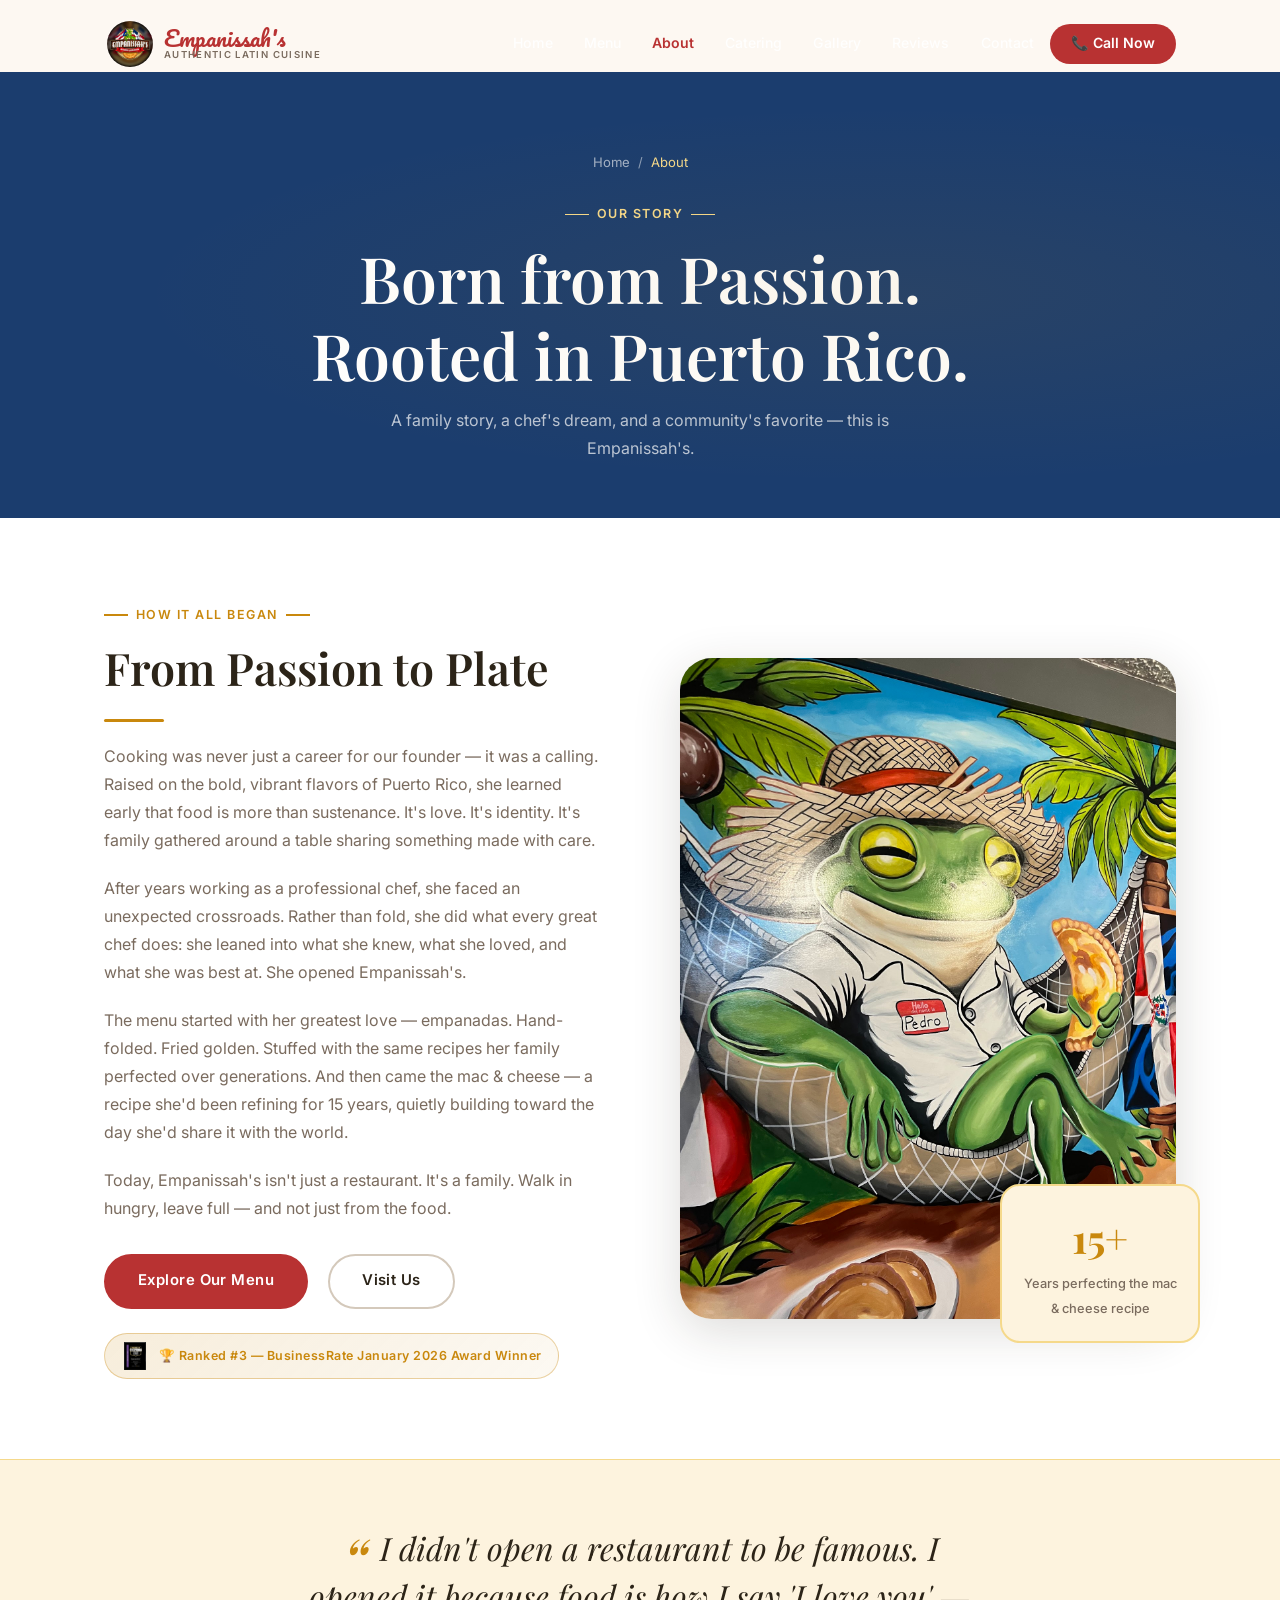
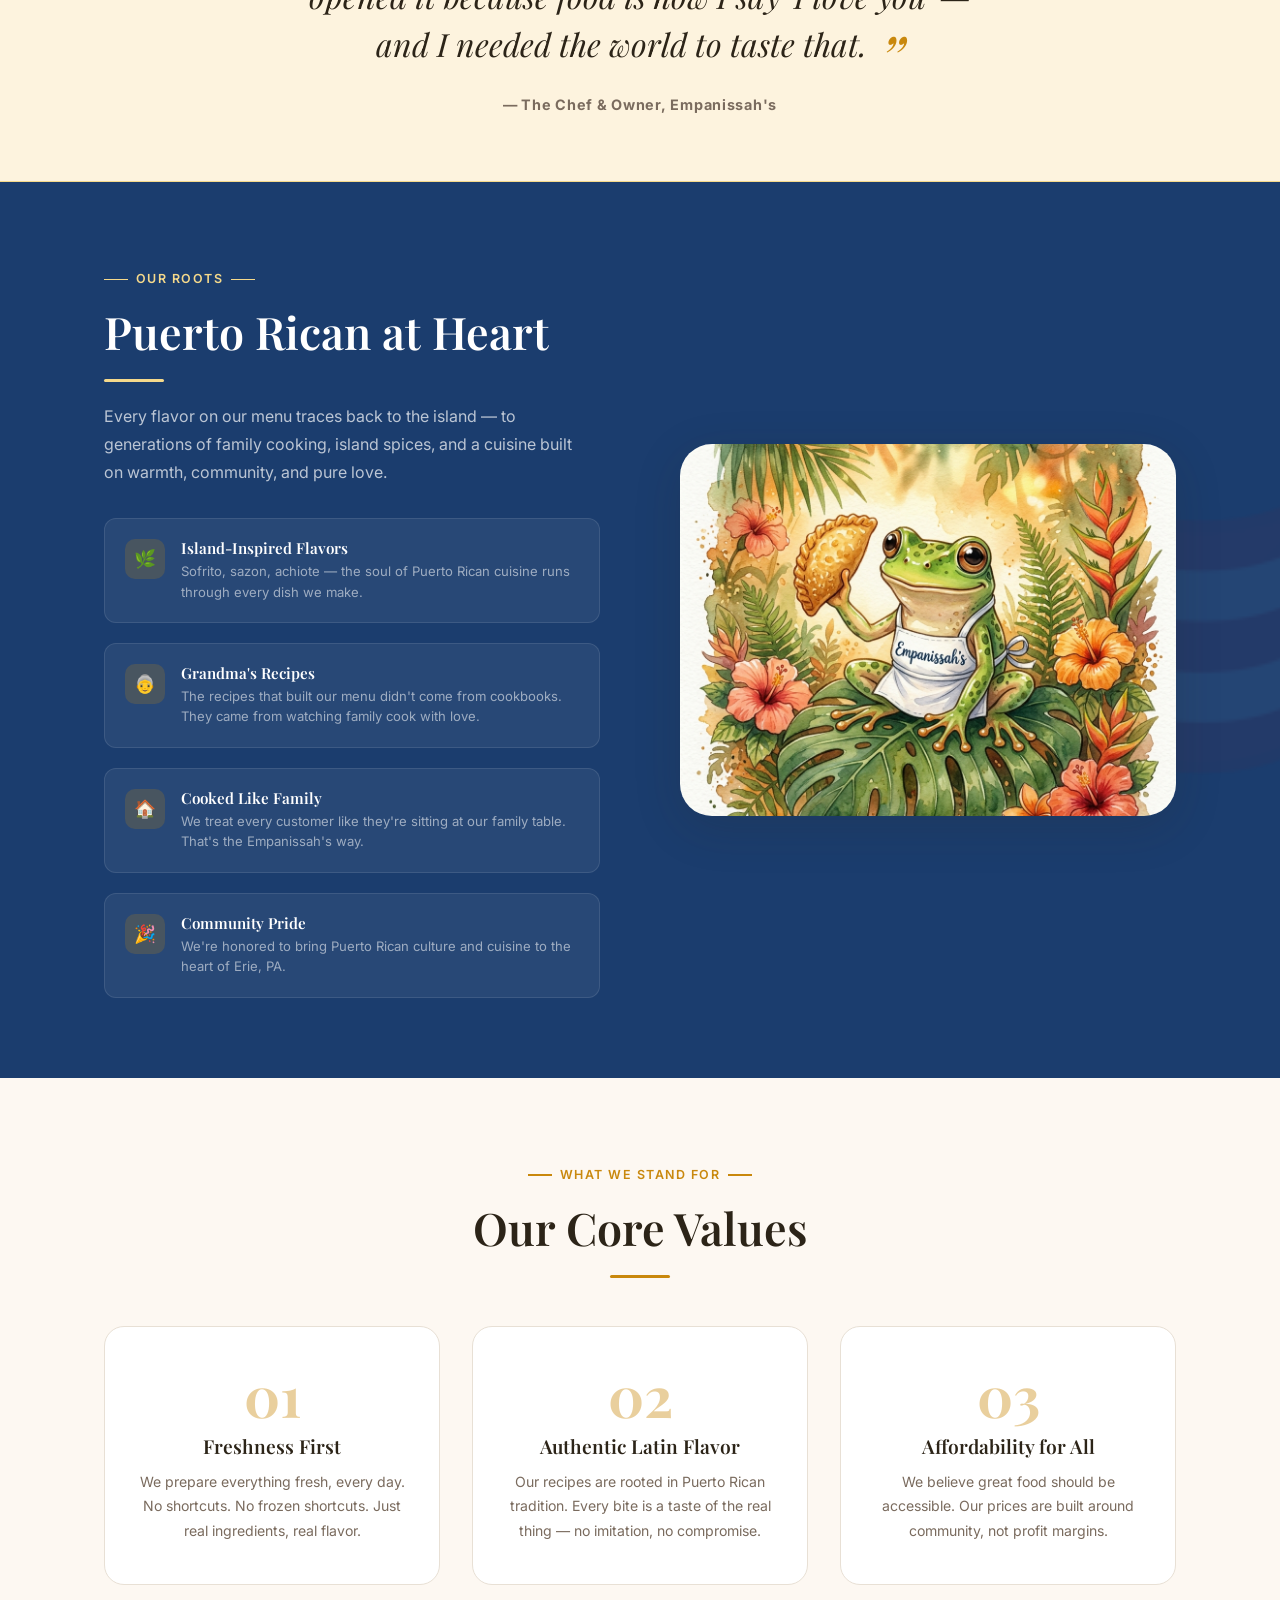
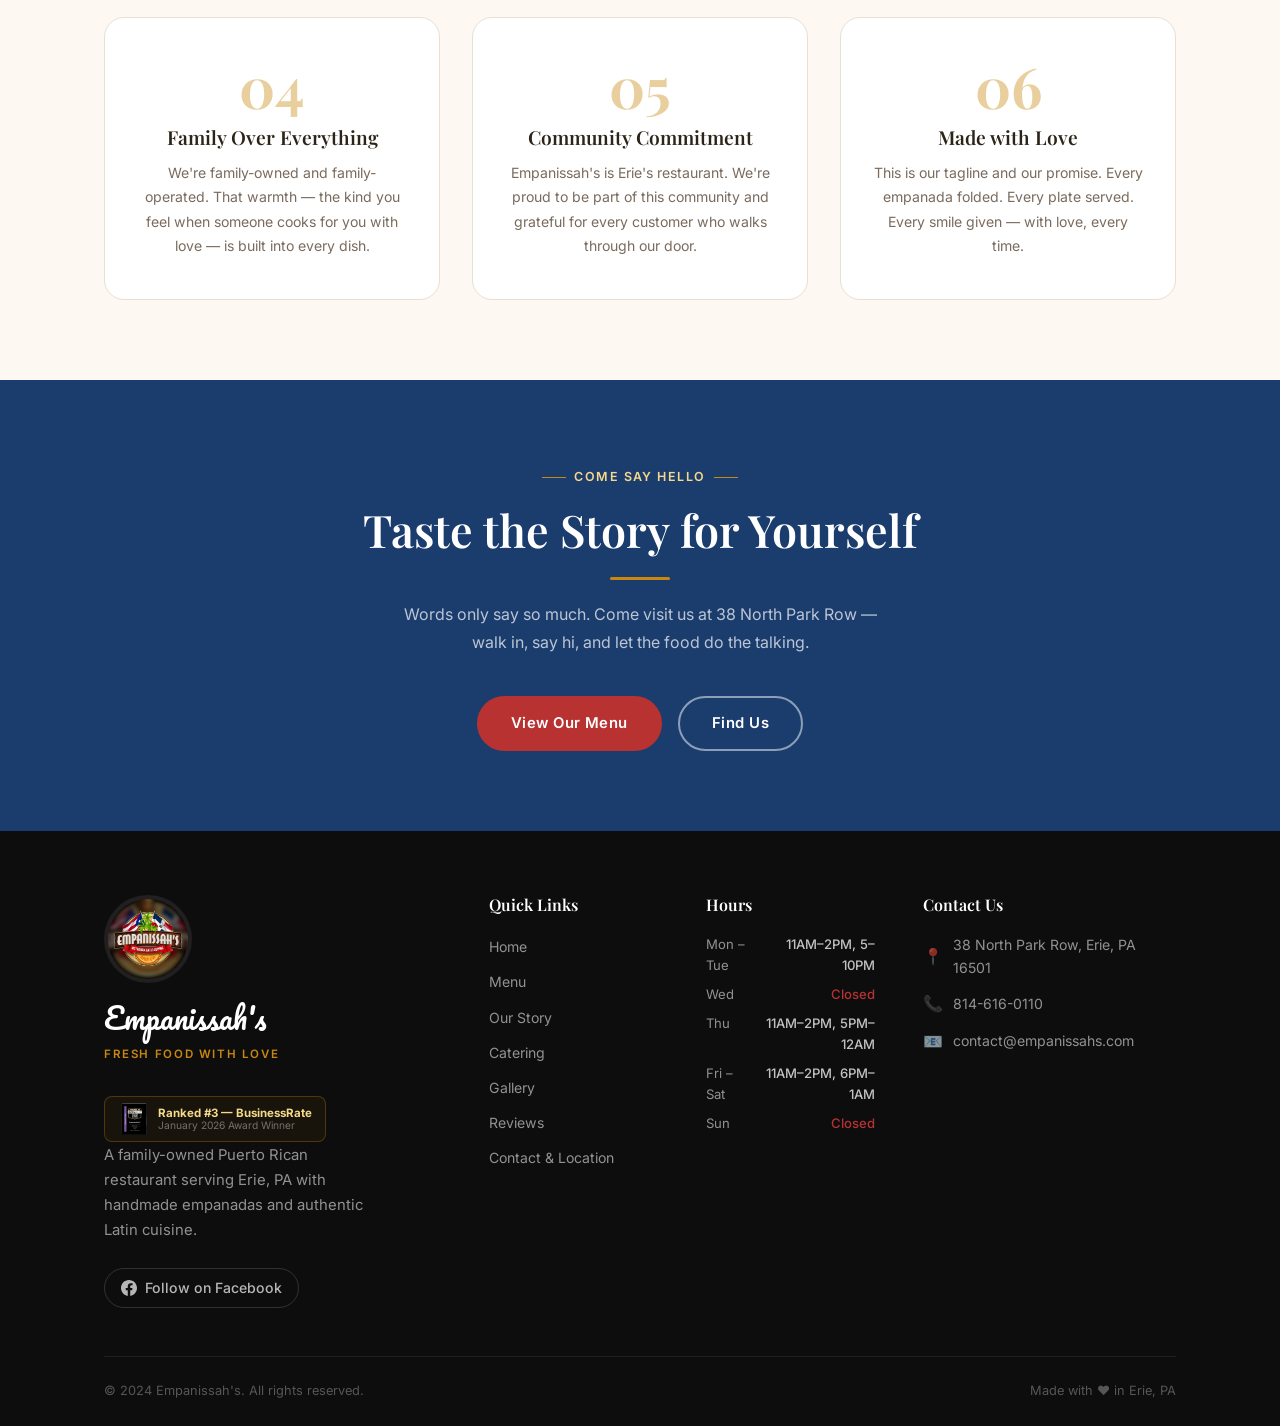
==== commit 9deab321: "Update gallery and replace placeholders with user-provided authentic images" ====
--- a/about.html
+++ b/about.html
@@ -2,6 +2,8 @@
 <html lang="en">
 <head>
   <meta charset="UTF-8">
+  <link rel="icon" href="assets/images/Logo.jpg" type="image/jpeg">
+  <link rel="apple-touch-icon" href="assets/images/Logo.jpg">
   <meta name="viewport" content="width=device-width, initial-scale=1.0">
   <title>Our Story — Empanissah's | Family-Owned Puerto Rican Restaurant</title>
   <meta name="description" content="Learn the story behind Empanissah's — a family-owned Puerto Rican restaurant born from passion, built on tradition, and rooted in authentic Latin flavor in Erie, PA.">
@@ -89,7 +91,7 @@
       </div>
     </div>
     <div class="about-story-image reveal">
-      <img src="assets/images/restaurant_interior.png" alt="Inside Empanissah's warm dining room">
+      <img src="assets/images/gmap1.jpg" alt="Inside Empanissah's warm dining room">
       <div class="about-story-accent">
         <span class="number">15+</span>
         <span class="label">Years perfecting the mac &amp; cheese recipe</span>
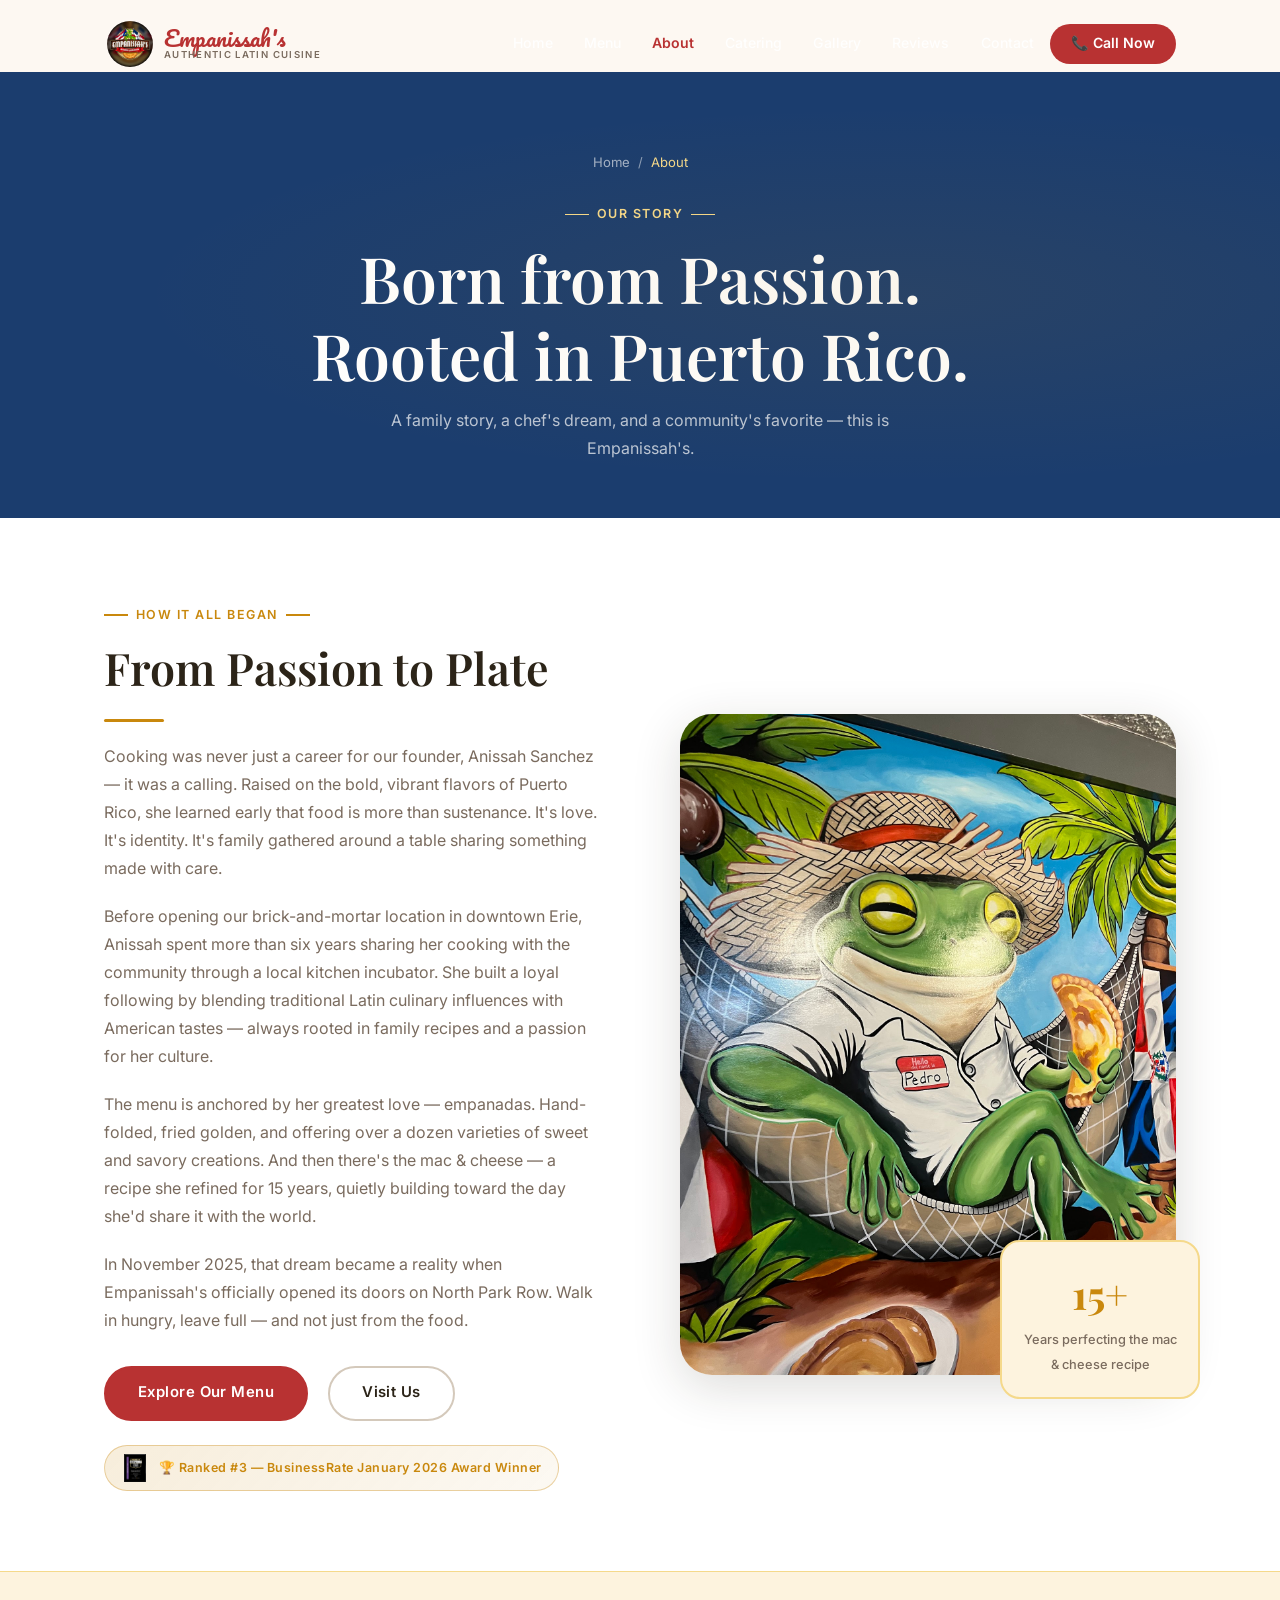
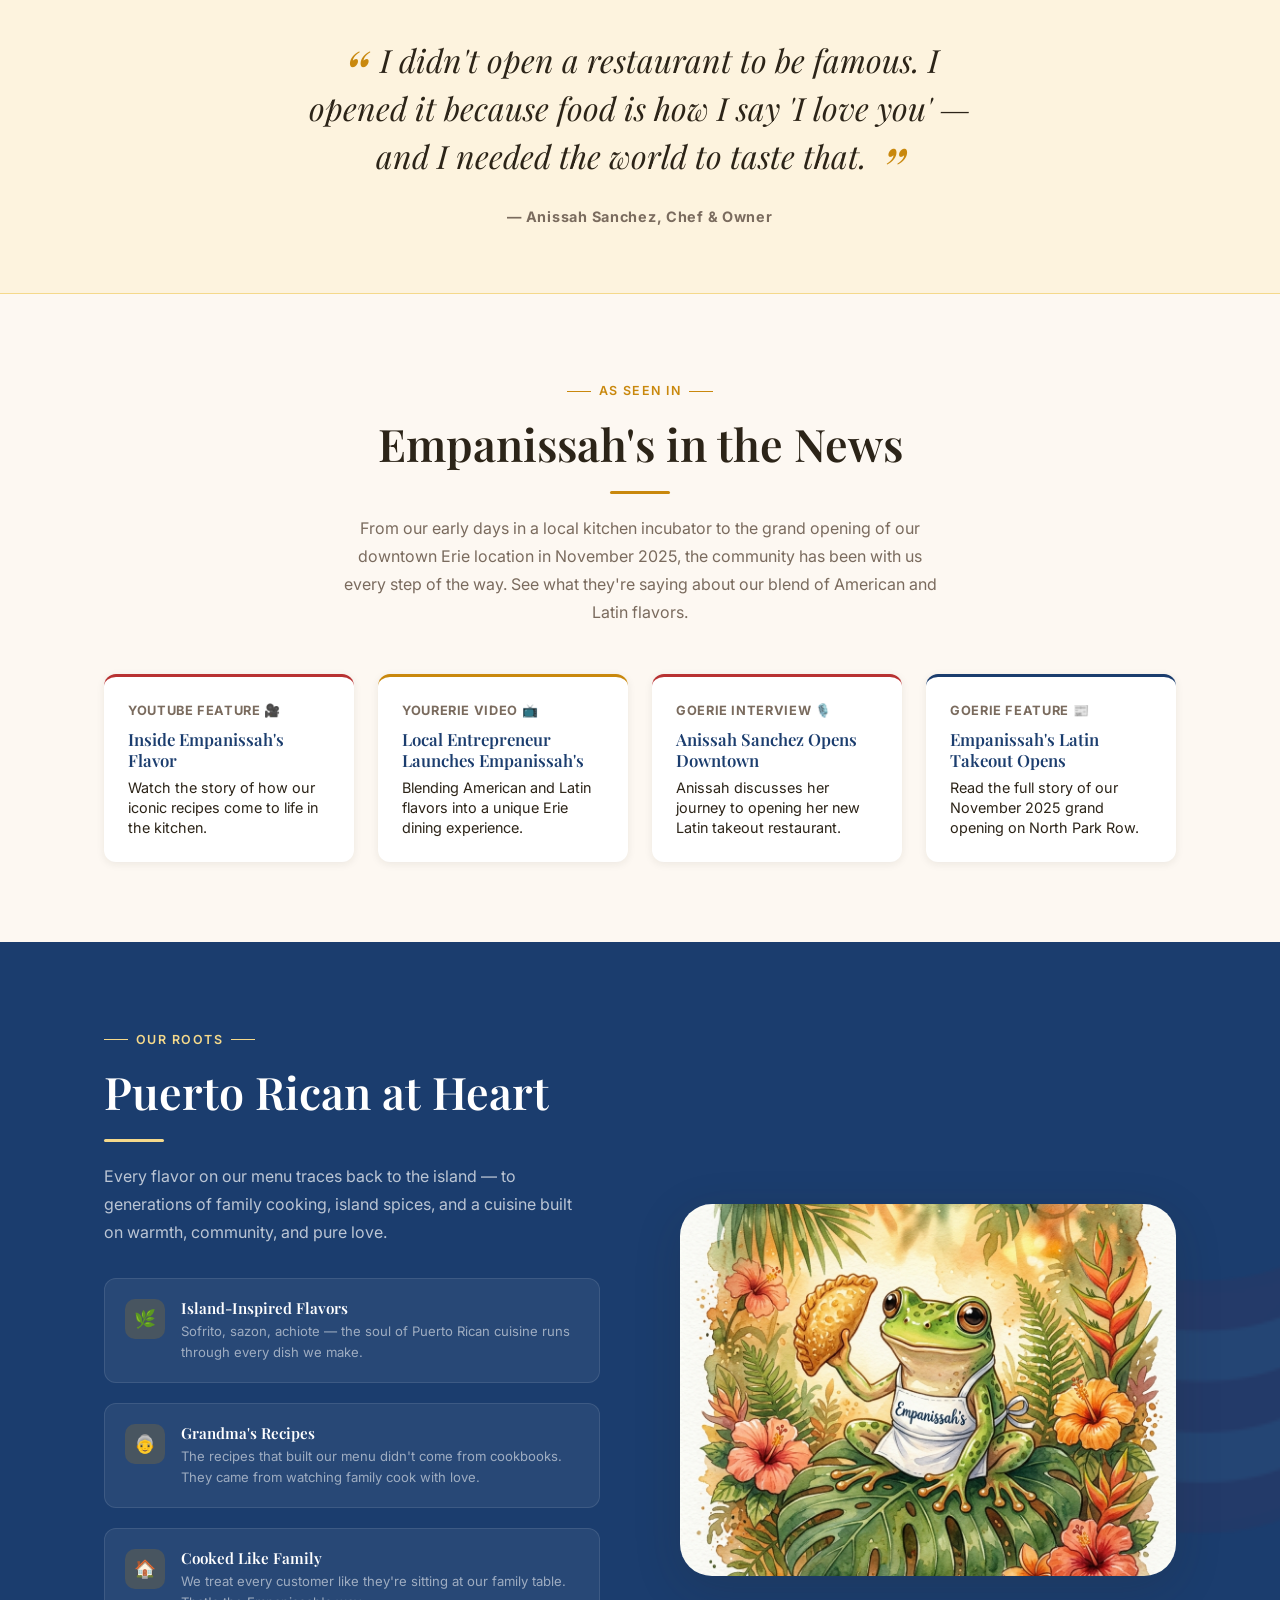
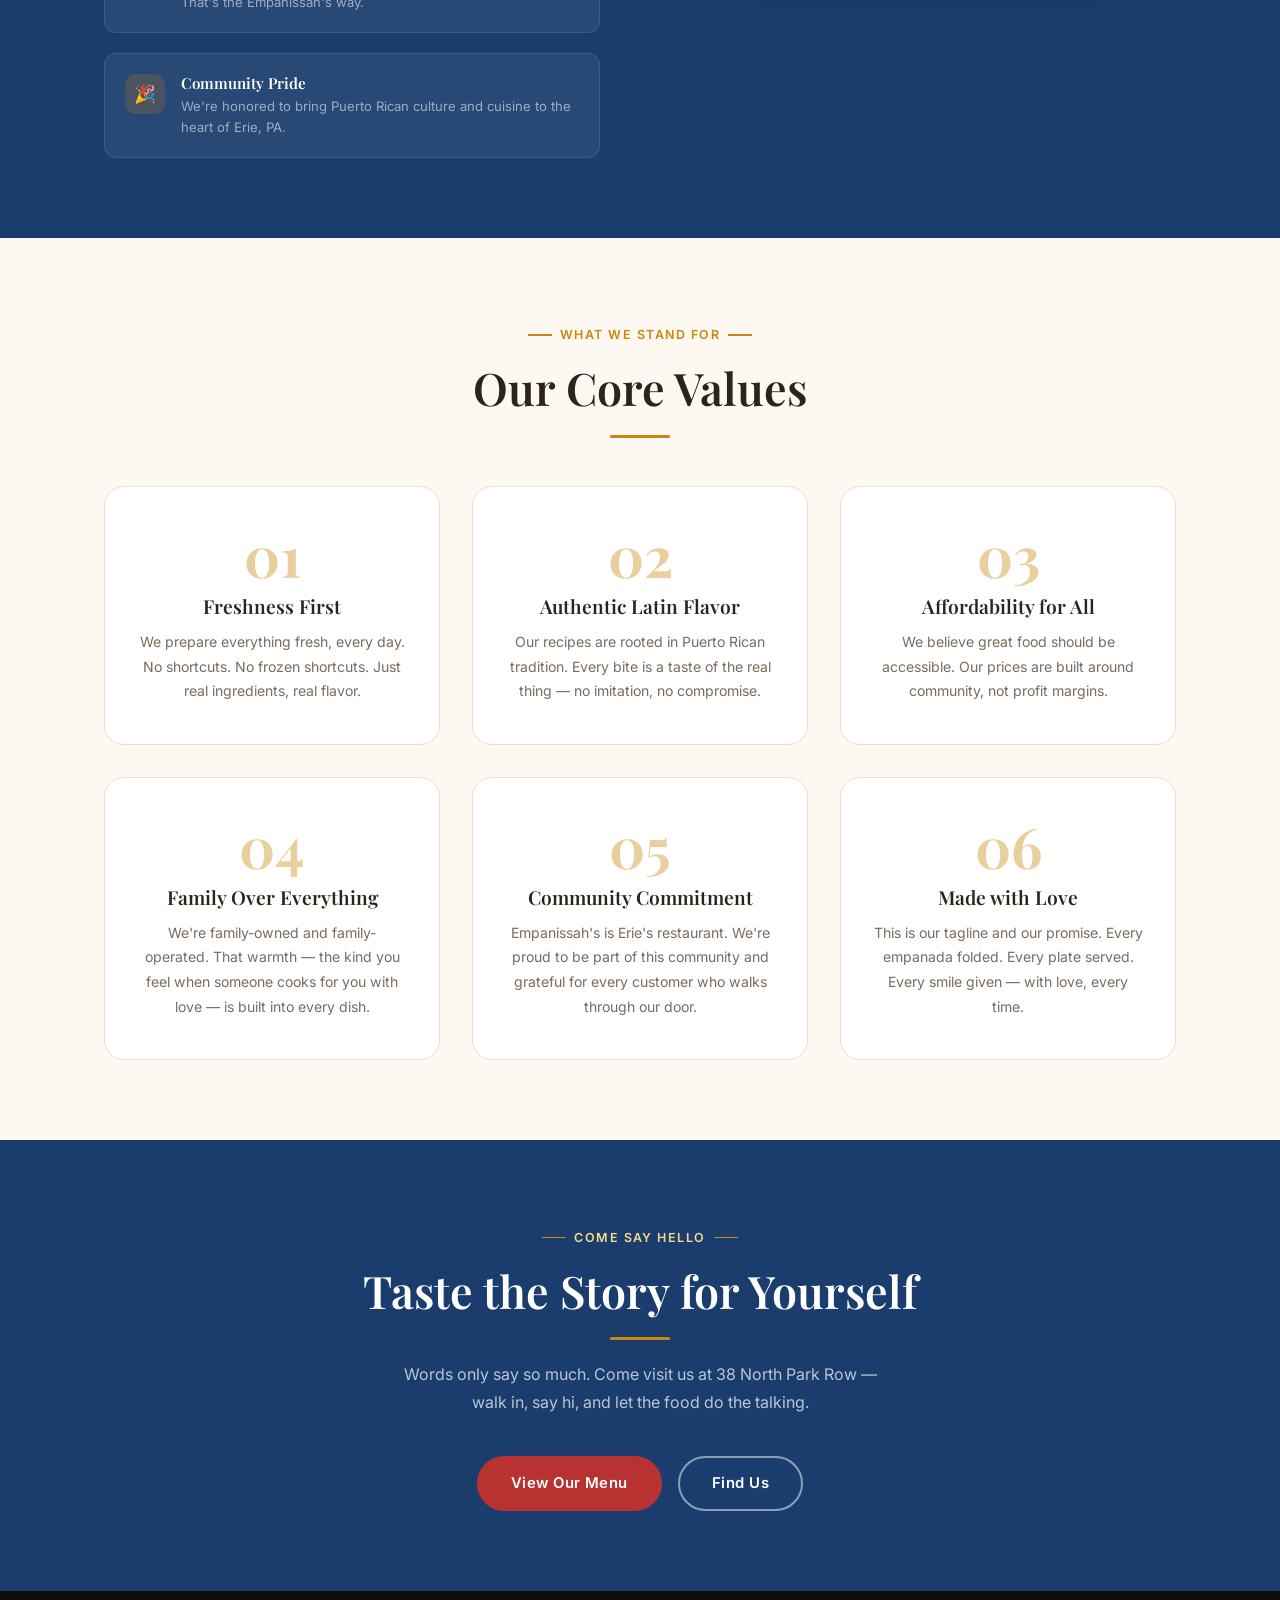
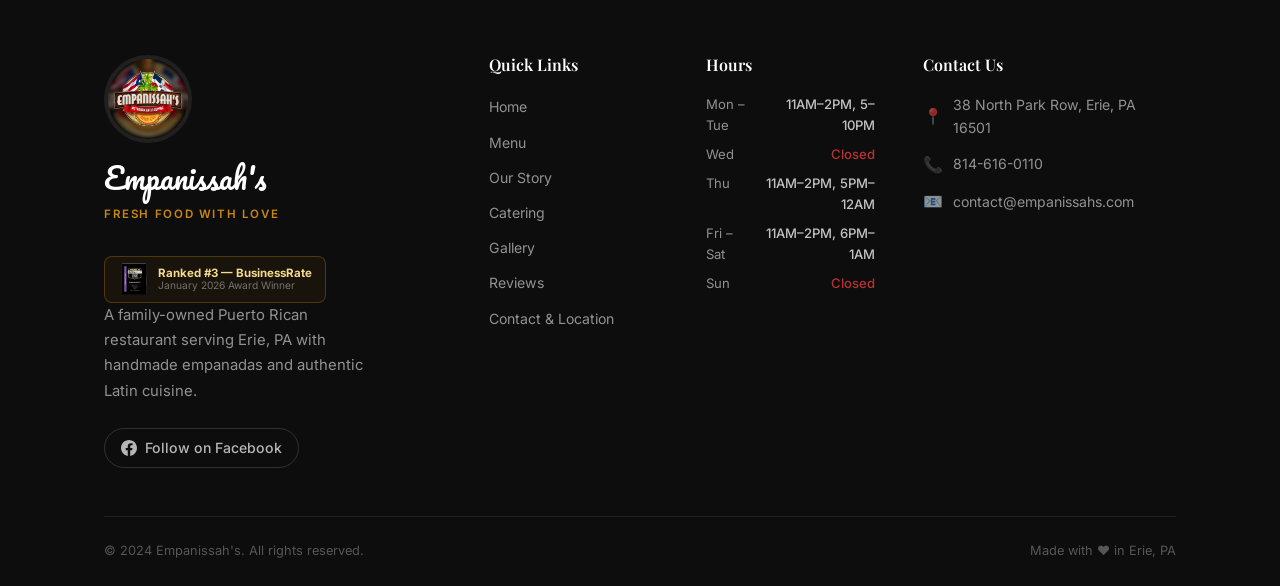
==== commit 18c7dd9d: "Update story and add In the Press sections with local media links" ====
--- a/about.html
+++ b/about.html
@@ -68,16 +68,16 @@
       <h2 class="reveal">From Passion to Plate</h2>
       <div class="divider divider-left reveal"></div>
       <p class="reveal">
-        Cooking was never just a career for our founder — it was a calling. Raised on the bold, vibrant flavors of Puerto Rico, she learned early that food is more than sustenance. It's love. It's identity. It's family gathered around a table sharing something made with care.
+        Cooking was never just a career for our founder, Anissah Sanchez — it was a calling. Raised on the bold, vibrant flavors of Puerto Rico, she learned early that food is more than sustenance. It's love. It's identity. It's family gathered around a table sharing something made with care.
       </p>
       <p class="reveal">
-        After years working as a professional chef, she faced an unexpected crossroads. Rather than fold, she did what every great chef does: she leaned into what she knew, what she loved, and what she was best at. She opened Empanissah's.
+        Before opening our brick-and-mortar location in downtown Erie, Anissah spent more than six years sharing her cooking with the community through a local kitchen incubator. She built a loyal following by blending traditional Latin culinary influences with American tastes — always rooted in family recipes and a passion for her culture.
       </p>
       <p class="reveal">
-        The menu started with her greatest love — empanadas. Hand-folded. Fried golden. Stuffed with the same recipes her family perfected over generations. And then came the mac & cheese — a recipe she'd been refining for 15 years, quietly building toward the day she'd share it with the world.
+        The menu is anchored by her greatest love — empanadas. Hand-folded, fried golden, and offering over a dozen varieties of sweet and savory creations. And then there's the mac & cheese — a recipe she refined for 15 years, quietly building toward the day she'd share it with the world.
       </p>
       <p class="reveal">
-        Today, Empanissah's isn't just a restaurant. It's a family. Walk in hungry, leave full — and not just from the food.
+        In November 2025, that dream became a reality when Empanissah's officially opened its doors on North Park Row. Walk in hungry, leave full — and not just from the food.
       </p>
       <div style="margin-top:2rem;" class="reveal">
         <a href="menu.html" class="btn btn-primary">Explore Our Menu</a>
@@ -106,9 +106,51 @@
     <p class="chef-quote reveal">
       I didn't open a restaurant to be famous. I opened it because food is how I say 'I love you' — and I needed the world to taste that.
     </p>
-    <p class="chef-attribution reveal">— The Chef &amp; Owner, Empanissah's</p>
+    <p class="chef-attribution reveal">— Anissah Sanchez, Chef &amp; Owner</p>
   </div>
 </div>
+
+<!-- In The Press -->
+<section class="section" id="press" style="background:var(--cream);">
+  <div class="container">
+    <div class="text-center reveal" style="margin-bottom:3rem;">
+      <div class="section-eyebrow" style="justify-content:center;">As Seen In</div>
+      <h2>Empanissah's in the News</h2>
+      <div class="divider"></div>
+      <p style="max-width:600px;margin:0 auto;">From our early days in a local kitchen incubator to the grand opening of our downtown Erie location in November 2025, the community has been with us every step of the way. See what they're saying about our blend of American and Latin flavors.</p>
+    </div>
+    
+    <div style="display:grid;grid-template-columns:repeat(auto-fit,minmax(250px,1fr));gap:1.5rem;" class="reveal">
+      <!-- Press Item 1 -->
+      <a href="https://www.youtube.com/watch?v=xwEvopsQfrc" target="_blank" rel="noopener" style="background:#fff;border-radius:var(--radius);padding:1.5rem;box-shadow:var(--shadow-sm);text-decoration:none;transition:transform 0.3s, box-shadow 0.3s;display:block;border-top:3px solid var(--red);" onmouseover="this.style.transform='translateY(-4px)';this.style.boxShadow='var(--shadow-md)';" onmouseout="this.style.transform='none';this.style.boxShadow='var(--shadow-sm)';">
+        <div style="font-size:0.8rem;text-transform:uppercase;color:var(--text-muted);font-weight:700;margin-bottom:0.5rem;letter-spacing:0.05em;">YouTube Feature 🎥</div>
+        <h4 style="color:var(--navy);margin-bottom:0.5rem;font-size:1.05rem;">Inside Empanissah's Flavor</h4>
+        <p style="color:var(--text);font-size:0.9rem;margin:0;line-height:1.4;">Watch the story of how our iconic recipes come to life in the kitchen.</p>
+      </a>
+      
+      <!-- Press Item 2 -->
+      <a href="https://www.yourerie.com/video/local-entrepreneur-launches-empanissah-blending-american-and-latin-flavors/11225456/" target="_blank" rel="noopener" style="background:#fff;border-radius:var(--radius);padding:1.5rem;box-shadow:var(--shadow-sm);text-decoration:none;transition:transform 0.3s, box-shadow 0.3s;display:block;border-top:3px solid var(--gold);" onmouseover="this.style.transform='translateY(-4px)';this.style.boxShadow='var(--shadow-md)';" onmouseout="this.style.transform='none';this.style.boxShadow='var(--shadow-sm)';">
+        <div style="font-size:0.8rem;text-transform:uppercase;color:var(--text-muted);font-weight:700;margin-bottom:0.5rem;letter-spacing:0.05em;">YourErie Video 📺</div>
+        <h4 style="color:var(--navy);margin-bottom:0.5rem;font-size:1.05rem;">Local Entrepreneur Launches Empanissah's</h4>
+        <p style="color:var(--text);font-size:0.9rem;margin:0;line-height:1.4;">Blending American and Latin flavors into a unique Erie dining experience.</p>
+      </a>
+      
+      <!-- Press Item 3 -->
+      <a href="https://www.goerie.com/videos/entertainment/dining/2025/11/12/anissah-sanchez-opens-latin-takeout-restaurant-empanissahs-downtown/87198710007/" target="_blank" rel="noopener" style="background:#fff;border-radius:var(--radius);padding:1.5rem;box-shadow:var(--shadow-sm);text-decoration:none;transition:transform 0.3s, box-shadow 0.3s;display:block;border-top:3px solid var(--red);" onmouseover="this.style.transform='translateY(-4px)';this.style.boxShadow='var(--shadow-md)';" onmouseout="this.style.transform='none';this.style.boxShadow='var(--shadow-sm)';">
+        <div style="font-size:0.8rem;text-transform:uppercase;color:var(--text-muted);font-weight:700;margin-bottom:0.5rem;letter-spacing:0.05em;">GoErie Interview 🎙️</div>
+        <h4 style="color:var(--navy);margin-bottom:0.5rem;font-size:1.05rem;">Anissah Sanchez Opens Downtown</h4>
+        <p style="color:var(--text);font-size:0.9rem;margin:0;line-height:1.4;">Anissah discusses her journey to opening her new Latin takeout restaurant.</p>
+      </a>
+
+      <!-- Press Item 4 -->
+      <a href="https://www.goerie.com/story/entertainment/dining/2025/11/12/empanissahs-restaurant-latin-takeout-opens-downtown/87129016007/?gnt-cfr=1&gca-cat=pp&gca-ds=override" target="_blank" rel="noopener" style="background:#fff;border-radius:var(--radius);padding:1.5rem;box-shadow:var(--shadow-sm);text-decoration:none;transition:transform 0.3s, box-shadow 0.3s;display:block;border-top:3px solid var(--navy);" onmouseover="this.style.transform='translateY(-4px)';this.style.boxShadow='var(--shadow-md)';" onmouseout="this.style.transform='none';this.style.boxShadow='var(--shadow-sm)';">
+        <div style="font-size:0.8rem;text-transform:uppercase;color:var(--text-muted);font-weight:700;margin-bottom:0.5rem;letter-spacing:0.05em;">GoErie Feature 📰</div>
+        <h4 style="color:var(--navy);margin-bottom:0.5rem;font-size:1.05rem;">Empanissah's Latin Takeout Opens</h4>
+        <p style="color:var(--text);font-size:0.9rem;margin:0;line-height:1.4;">Read the full story of our November 2025 grand opening on North Park Row.</p>
+      </a>
+    </div>
+  </div>
+</section>
 
 <!-- Puerto Rican Heritage -->
 <section class="heritage-section">
